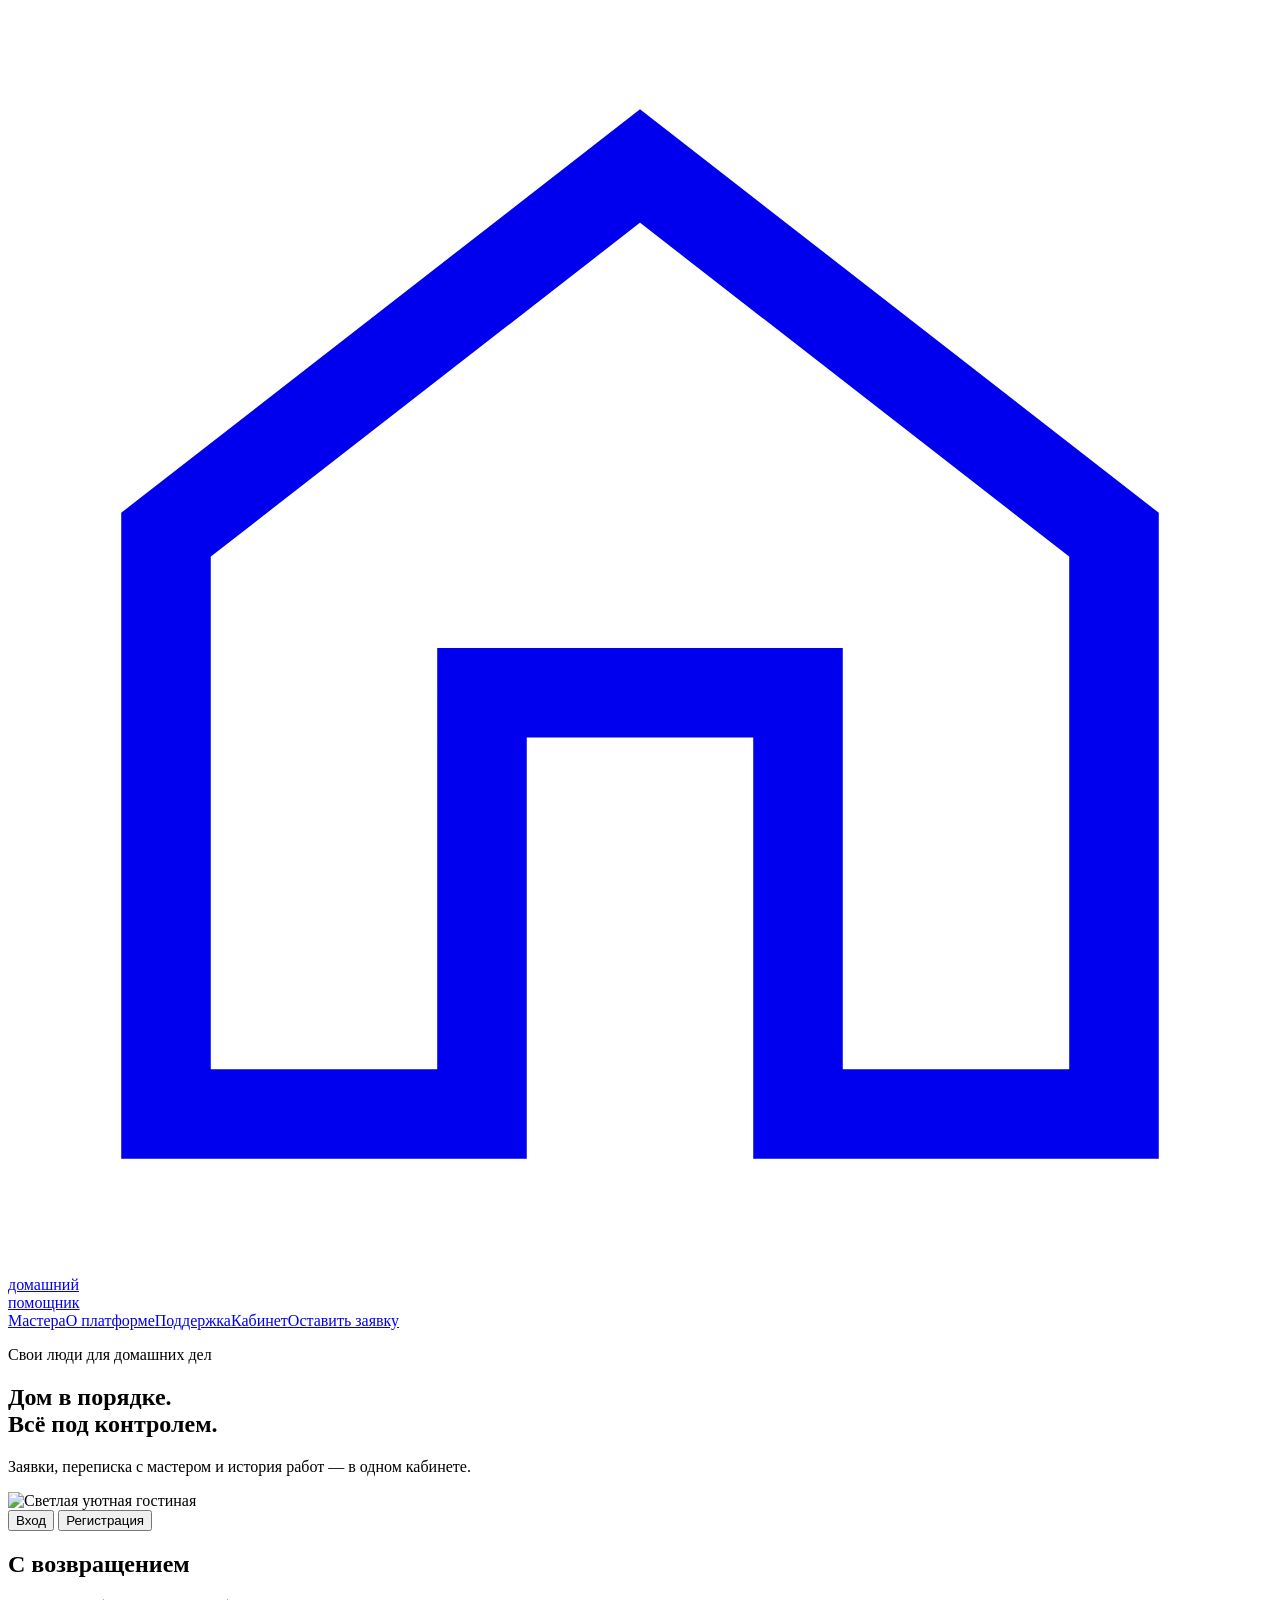
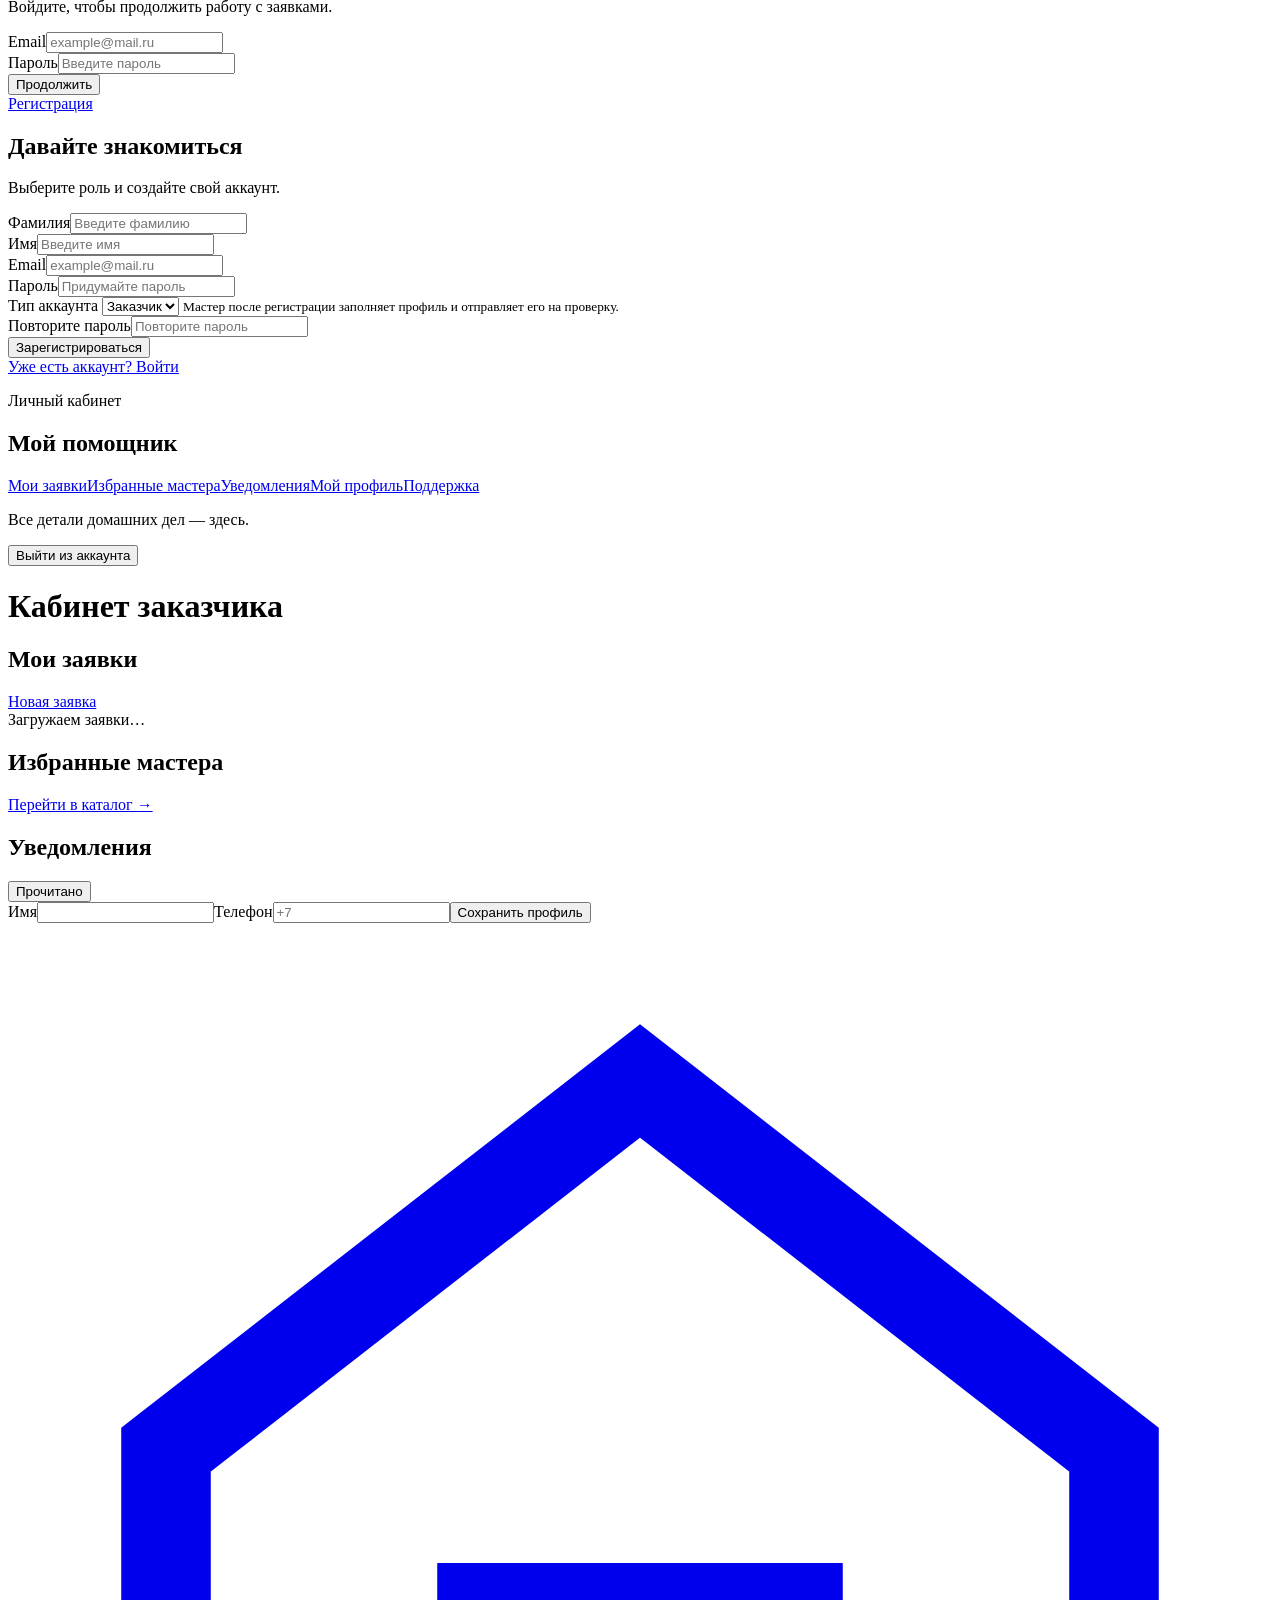
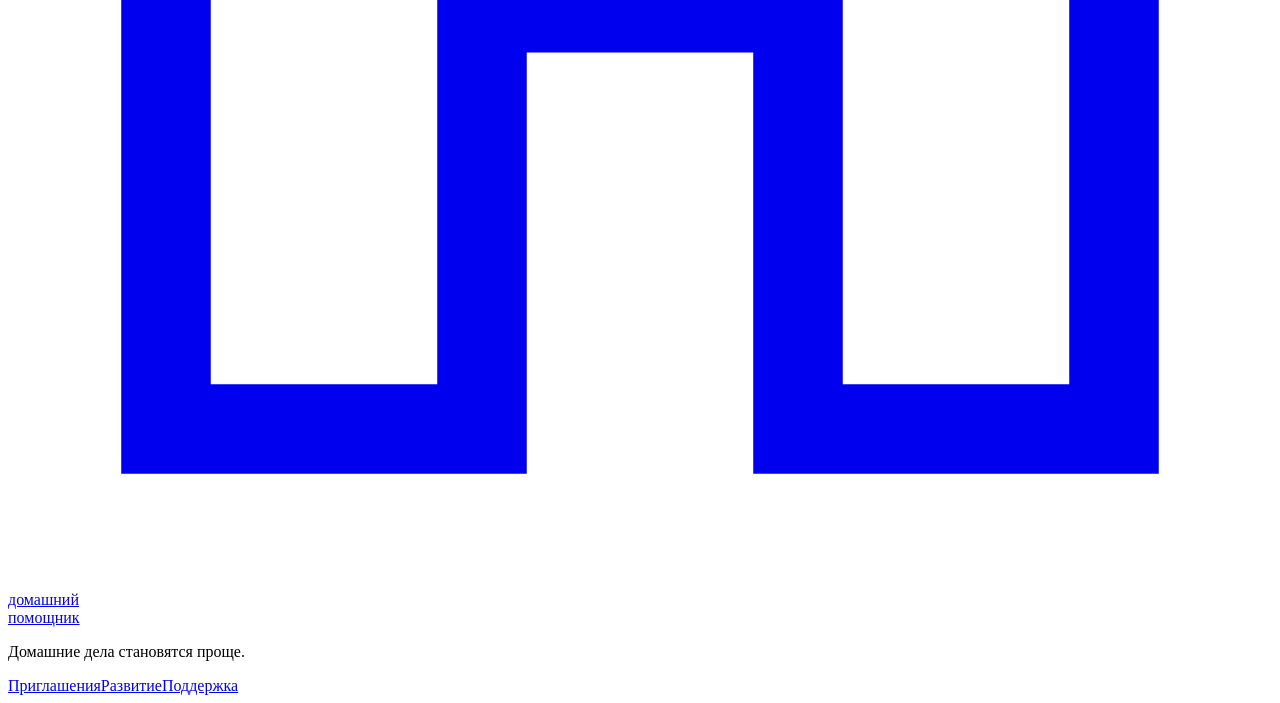
==== Code/account.html @ a8562e96 "feat: add customer, master and admin pages" ====
<!DOCTYPE html>
<html lang="ru">
<head>
    <meta charset="UTF-8">
    <meta name="viewport" content="width=device-width, initial-scale=1.0">
    <title>Вход в личный кабинет - Домашний помощник</title>
    <link rel="stylesheet" href="https://cdnjs.cloudflare.com/ajax/libs/font-awesome/6.0.0-beta3/css/all.min.css">
    <link rel="stylesheet" href="assets/css/account.css">
    <link rel="stylesheet" href="assets/css/modern-pages.css">
    <link rel="stylesheet" href="assets/css/desktop-pages.css?v=20260930-1">
    <link rel="stylesheet" href="assets/css/mobile-pages.css?v=20260930-1">
    <script defer src="assets/js/mobile-pages.js?v=20260930-1"></script>
</head>
<body class="page page-account">
    <!-- Шапка -->
    <header class="dp-header"><div class="dp-header-inner"><a class="dp-brand" href="/" aria-label="Домашний помощник — главная"><svg viewBox="0 0 24 24" fill="none" stroke="currentColor" stroke-width="1.7" aria-hidden="true"><path d="m3 10 9-7 9 7v11h-6v-8H9v8H3Z"/></svg><span>домашний<br>помощник</span></a><nav class="dp-nav" aria-label="Основная навигация"><a href="/masters">Мастера</a><a href="/about">О платформе</a><a href="/support">Поддержка</a><a href="/account" aria-current="page">Кабинет</a><a class="dp-button" href="/application">Оставить заявку</a></nav></div></header>

    <!-- Выдвижное меню -->
    

    <!-- Контент страницы авторизации -->
    <div class="auth-container" id="authContainer">
        <aside class="dp-auth-visual"><div><p class="dp-eyebrow">Свои люди для домашних дел</p><h2>Дом в порядке.<br>Всё под контролем.</h2><p>Заявки, переписка с мастером и история работ — в одном кабинете.</p></div><img src="assets/images/home/service-home-v1.webp" alt="Светлая уютная гостиная" width="440" height="300"></aside><div class="dp-auth-form"><div class="auth-tabs" id="authTabs">
            <button type="button" class="auth-tab active" data-tab="login">Вход</button>
            <button type="button" class="auth-tab" data-tab="register">Регистрация</button>
        </div>

        <!-- Форма входа -->
        <form class="auth-form active" id="loginForm"><h2>С возвращением</h2><p>Войдите, чтобы продолжить работу с заявками.</p>
            <div class="form-group">
                <label class="form-label" for="auth-field-1">Email</label><input id="auth-field-1" autocomplete="email" type="email" class="form-input" name="email" placeholder="example@mail.ru" required>
                <div class="form-error" id="loginEmailError"></div>
            </div>
            
            <div class="form-group">
                <label class="form-label" for="auth-field-2">Пароль</label><input id="auth-field-2" autocomplete="current-password" type="password" class="form-input" name="password" placeholder="Введите пароль" required>
                <div class="form-error" id="loginPasswordError"></div>
            </div>
            
            <button type="submit" class="submit-btn">Продолжить</button>
            
            <div class="auth-links">
                <a href="#" class="auth-link switch-tab" data-tab="register">Регистрация</a>
            </div>
        </form>

        <!-- Форма регистрации -->
        <form class="auth-form" id="registerForm"><h2>Давайте знакомиться</h2><p>Выберите роль и создайте свой аккаунт.</p>
            <div class="form-group">
                <label class="form-label" for="auth-field-3">Фамилия</label><input id="auth-field-3" autocomplete="family-name" type="text" class="form-input" name="lastName" placeholder="Введите фамилию" required>
                <div class="form-error" id="lastNameError"></div>
            </div>
            
            <div class="form-group">
                <label class="form-label" for="auth-field-4">Имя</label><input id="auth-field-4" autocomplete="given-name" type="text" class="form-input" name="firstName" placeholder="Введите имя" required>
                <div class="form-error" id="firstNameError"></div>
            </div>
            
            
            
            <div class="form-group">
                <label class="form-label" for="auth-field-5">Email</label><input id="auth-field-5" autocomplete="email" type="email" class="form-input" name="email" placeholder="example@mail.ru" required>
                <div class="form-error" id="emailError"></div>
            </div>
            
            
            
            <div class="form-group">
                <label class="form-label" for="auth-field-6">Пароль</label><input id="auth-field-6" autocomplete="new-password" type="password" class="form-input" name="password" placeholder="Придумайте пароль" required>
                <div class="form-error" id="passwordError"></div>
            </div>

            <div class="form-group">
                <label class="form-label" for="accountRole">Тип аккаунта</label>
                <select class="form-input" id="accountRole" name="role">
                    <option value="customer">Заказчик</option>
                    <option value="master">Мастер</option>
                </select>
                <small class="form-hint">Мастер после регистрации заполняет профиль и отправляет его на проверку.</small>
            </div>
            
            <div class="form-group">
                <label class="form-label" for="auth-field-7">Повторите пароль</label><input id="auth-field-7" autocomplete="new-password" type="password" class="form-input" name="confirmPassword" placeholder="Повторите пароль" required>
                <div class="form-error" id="confirmPasswordError"></div>
            </div>
            
            <button type="submit" class="submit-btn">Зарегистрироваться</button>
            
            <div class="auth-links">
                <a href="#" class="auth-link switch-tab" data-tab="login">Уже есть аккаунт? Войти</a>
            </div>
        </form>
    </div>

    </div>
<main class="cabinet-container" id="cabinetContainer"><div class="dp-workspace">
<aside class="dp-sidebar"><p class="dp-eyebrow">Личный кабинет</p><h2>Мой помощник</h2><nav aria-label="Разделы кабинета"><a href="#customer-orders">Мои заявки</a><a href="#customer-favorites">Избранные мастера</a><a href="#customer-notifications">Уведомления</a><a href="#customer-profile">Мой профиль</a><a href="/support">Поддержка</a></nav><p class="dp-caption">Все детали домашних дел — здесь.</p><button class="logout-btn" id="logoutBtn" type="button">Выйти из аккаунта</button></aside>
<div class="dp-content"><h1>Кабинет заказчика</h1>
<section class="dp-inline-section" id="customer-orders"><div class="dp-section-heading"><h2>Мои заявки</h2><a class="dp-button" href="/application">Новая заявка</a></div><div class="orders-list" id="ordersList" aria-live="polite">Загружаем заявки…</div></section>
<section class="dp-inline-section" id="customer-favorites"><h2>Избранные мастера</h2><div id="favoritesList"></div><a href="/masters">Перейти в каталог →</a></section>
<section class="dp-inline-section" id="customer-notifications"><div class="dp-section-heading"><h2>Уведомления</h2><button type="button" class="dp-button secondary" id="markNotificationsRead">Прочитано</button></div><div id="notificationsList"></div></section>
<section class="cabinet-welcome" id="customer-profile"><div class="user-avatar" aria-hidden="true"><div id="avatarContainer"></div></div><div class="user-info"><div class="user-details" id="userInfo"></div><form id="profileForm" class="profile-form"><label class="form-label" for="profileName">Имя</label><input id="profileName" name="name" class="form-input" required minlength="2" maxlength="90" autocomplete="name"><label class="form-label" for="profilePhone">Телефон</label><input id="profilePhone" name="phone" type="tel" class="form-input" maxlength="25" autocomplete="tel" placeholder="+7"><button class="submit-btn" type="submit">Сохранить профиль</button></form></div></section>
</div></div></main>
    <script src="assets/js/account-safe.js?v=20260929-functional"></script>
<footer class="dp-footer"><a class="dp-brand" href="/" aria-label="Домашний помощник — главная"><svg viewBox="0 0 24 24" fill="none" stroke="currentColor" stroke-width="1.7" aria-hidden="true"><path d="m3 10 9-7 9 7v11h-6v-8H9v8H3Z"/></svg><span>домашний<br>помощник</span></a><p>Домашние дела становятся проще.</p><nav aria-label="Дополнительная навигация"><a href="/referral">Приглашения</a><a href="/roadmap">Развитие</a><a href="/support">Поддержка</a></nav></footer>
</body>
</html>
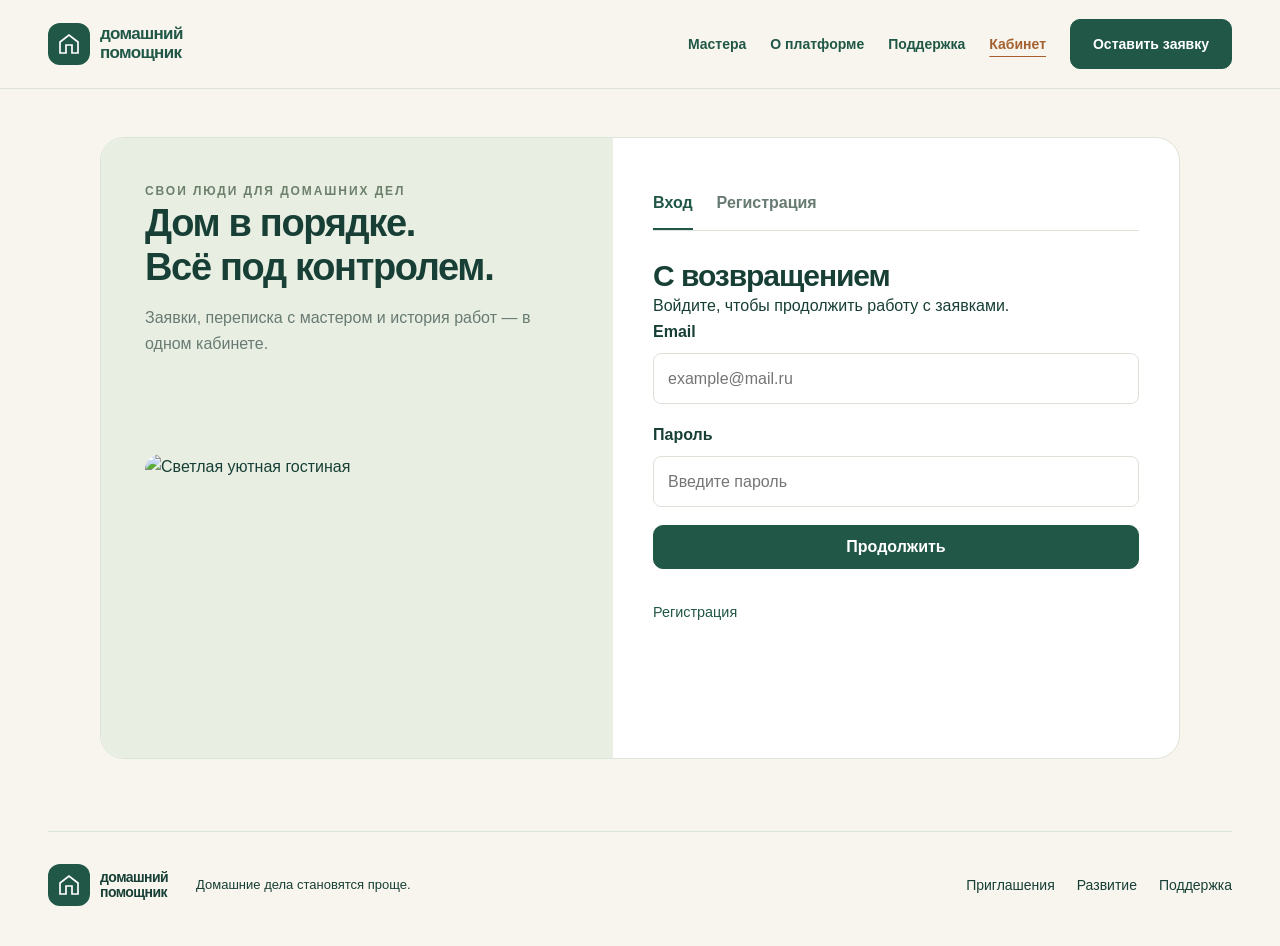
==== commit 210d269d: "feat: add responsive styles and browser interactions" ====
--- a/Code/account.html
+++ b/Code/account.html
@@ -16,7 +16,7 @@
     <header class="dp-header"><div class="dp-header-inner"><a class="dp-brand" href="/" aria-label="Домашний помощник — главная"><svg viewBox="0 0 24 24" fill="none" stroke="currentColor" stroke-width="1.7" aria-hidden="true"><path d="m3 10 9-7 9 7v11h-6v-8H9v8H3Z"/></svg><span>домашний<br>помощник</span></a><nav class="dp-nav" aria-label="Основная навигация"><a href="/masters">Мастера</a><a href="/about">О платформе</a><a href="/support">Поддержка</a><a href="/account" aria-current="page">Кабинет</a><a class="dp-button" href="/application">Оставить заявку</a></nav></div></header>
 
     <!-- Выдвижное меню -->
-    
+
 
     <!-- Контент страницы авторизации -->
     <div class="auth-container" id="authContainer">
@@ -31,14 +31,14 @@
                 <label class="form-label" for="auth-field-1">Email</label><input id="auth-field-1" autocomplete="email" type="email" class="form-input" name="email" placeholder="example@mail.ru" required>
                 <div class="form-error" id="loginEmailError"></div>
             </div>
-            
+
             <div class="form-group">
                 <label class="form-label" for="auth-field-2">Пароль</label><input id="auth-field-2" autocomplete="current-password" type="password" class="form-input" name="password" placeholder="Введите пароль" required>
                 <div class="form-error" id="loginPasswordError"></div>
             </div>
-            
+
             <button type="submit" class="submit-btn">Продолжить</button>
-            
+
             <div class="auth-links">
                 <a href="#" class="auth-link switch-tab" data-tab="register">Регистрация</a>
             </div>
@@ -50,21 +50,21 @@
                 <label class="form-label" for="auth-field-3">Фамилия</label><input id="auth-field-3" autocomplete="family-name" type="text" class="form-input" name="lastName" placeholder="Введите фамилию" required>
                 <div class="form-error" id="lastNameError"></div>
             </div>
-            
+
             <div class="form-group">
                 <label class="form-label" for="auth-field-4">Имя</label><input id="auth-field-4" autocomplete="given-name" type="text" class="form-input" name="firstName" placeholder="Введите имя" required>
                 <div class="form-error" id="firstNameError"></div>
             </div>
-            
-            
-            
+
+
+
             <div class="form-group">
                 <label class="form-label" for="auth-field-5">Email</label><input id="auth-field-5" autocomplete="email" type="email" class="form-input" name="email" placeholder="example@mail.ru" required>
                 <div class="form-error" id="emailError"></div>
             </div>
-            
-            
-            
+
+
+
             <div class="form-group">
                 <label class="form-label" for="auth-field-6">Пароль</label><input id="auth-field-6" autocomplete="new-password" type="password" class="form-input" name="password" placeholder="Придумайте пароль" required>
                 <div class="form-error" id="passwordError"></div>
@@ -78,14 +78,14 @@
                 </select>
                 <small class="form-hint">Мастер после регистрации заполняет профиль и отправляет его на проверку.</small>
             </div>
-            
+
             <div class="form-group">
                 <label class="form-label" for="auth-field-7">Повторите пароль</label><input id="auth-field-7" autocomplete="new-password" type="password" class="form-input" name="confirmPassword" placeholder="Повторите пароль" required>
                 <div class="form-error" id="confirmPasswordError"></div>
             </div>
-            
+
             <button type="submit" class="submit-btn">Зарегистрироваться</button>
-            
+
             <div class="auth-links">
                 <a href="#" class="auth-link switch-tab" data-tab="login">Уже есть аккаунт? Войти</a>
             </div>
--- a/Code/assets/css/account.css
+++ b/Code/assets/css/account.css
@@ -0,0 +1,984 @@
+/* СТИЛИ ОСТАВЛЕНЫ БЕЗ ИЗМЕНЕНИЙ */
+ .form-hint { display:block; margin-top:.35rem; color:#5e7065; font-size:.82rem; }
+ .account-role { color:var(--primary-color); font-weight:600; }
+ .avatar-initial { display:grid; place-items:center; width:78px; height:78px; border-radius:50%; background:linear-gradient(135deg,var(--primary-color),var(--primary-light)); color:#fff; font-size:2rem; font-weight:700; }
+ .request-card { border:1px solid #dce2d8; border-radius:12px; padding:1rem; margin-bottom:.75rem; background:#fff; }
+ .request-card__head { display:flex; justify-content:space-between; gap:.75rem; align-items:center; margin-bottom:.5rem; }
+ .request-meta { color:#716b7d; font-size:.88rem; }
+ .status { border-radius:999px; padding:.2rem .55rem; font-size:.75rem; background:#eee; white-space:nowrap; }
+ .status-completed { background:#d9f5df; color:#17652a; } .status-cancelled,.status-rejected { background:#ffe0e0; color:#8b2222; }
+ .status-pending,.status-assigned { background:#fff0c7; color:#805e00; } .status-accepted,.status-in_progress,.status-awaiting_confirmation { background:#e3efe5; color:#12392e; }
+ .request-actions { display:flex; gap:.5rem; margin-top:.8rem; }
+ .empty-state { color:#5e7065; text-align:center; padding:1.5rem; }
+ @media (max-width:520px) { .header-title { font-size:1.35rem; } .auth-container { margin:1rem; padding:1.1rem; } .auth-buttons { gap:4px; } .auth-btn { padding:8px 10px; font-size:.78rem; } .cabinet-container { margin:1rem; } .request-card__head { align-items:flex-start; flex-direction:column; } .popup { width:calc(100vw - 2rem); max-height:calc(100dvh - 2rem); } }
+        :root {
+            --primary-color: #205747;
+            --primary-light: #397b60;
+            --primary-dark: #12392e;
+            --text-color: #333;
+            --light-gray: #f5f5f5;
+            --white: #ffffff;
+        }
+
+        * {
+            margin: 0;
+            padding: 0;
+            box-sizing: border-box;
+            font-family: 'Segoe UI', Tahoma, Geneva, Verdana, sans-serif;
+        }
+
+        body {
+            color: var(--text-color);
+            line-height: 1.6;
+            background-color: var(--light-gray);
+            transition: all 0.3s ease;
+        }
+
+        body.menu-open {
+            overflow: hidden;
+        }
+
+        /* Шапка */
+        header {
+            background: linear-gradient(135deg, var(--primary-color), var(--primary-light));
+            color: var(--white);
+            padding: 1.5rem 0 2rem;
+            box-shadow: 0 4px 12px rgba(0, 0, 0, 0.1);
+            text-align: center;
+            position: relative;
+        }
+
+        .header-container {
+            max-width: 1200px;
+            margin: 0 auto;
+            padding: 0 20px;
+            display: flex;
+            justify-content: space-between;
+            align-items: center;
+            position: relative;
+        }
+
+        .header-title {
+            font-size: 2.5rem;
+            margin: 0 auto;
+            position: absolute;
+            left: 50%;
+            transform: translateX(-50%);
+            width: max-content;
+        }
+
+        .header-bottom {
+            margin-top: 1.5rem;
+        }
+
+        /* Кнопка меню */
+        .menu-btn {
+            background: none;
+            border: none;
+            color: var(--white);
+            font-size: 1.5rem;
+            cursor: pointer;
+            padding: 8px;
+            z-index: 1;
+            transition: transform 0.3s ease;
+        }
+
+        .menu-btn:hover {
+            transform: scale(1.1);
+        }
+
+        /* Кнопки авторизации */
+        .auth-buttons {
+            display: flex;
+            gap: 12px;
+            z-index: 1;
+        }
+
+        .auth-btn {
+            padding: 10px 20px;
+            border-radius: 50px;
+            text-decoration: none;
+            font-weight: bold;
+            font-size: 0.9rem;
+            transition: all 0.3s ease;
+        }
+
+        .login-btn {
+            background: transparent;
+            color: var(--white);
+            border: 2px solid var(--white);
+        }
+
+        .login-btn:hover {
+            background: rgba(255, 255, 255, 0.1);
+        }
+
+        .register-btn {
+            background: var(--white);
+            color: var(--primary-color);
+            border: 2px solid var(--white);
+        }
+
+        .register-btn:hover {
+            background: rgba(255, 255, 255, 0.9);
+        }
+
+        /* Выдвижное меню */
+        .mobile-menu {
+            position: fixed;
+            top: 0;
+            left: -300px;
+            width: 280px;
+            height: 100%;
+            background-color: var(--white);
+            box-shadow: 2px 0 10px rgba(0, 0, 0, 0.1);
+            z-index: 1000;
+            transition: left 0.3s ease;
+            overflow-y: auto;
+        }
+
+        .mobile-menu.open {
+            left: 0;
+        }
+
+        .menu-header {
+            background: linear-gradient(135deg, var(--primary-color), var(--primary-light));
+            color: var(--white);
+            padding: 1.5rem;
+            display: flex;
+            justify-content: space-between;
+            align-items: center;
+        }
+
+        .close-menu {
+            background: none;
+            border: none;
+            color: var(--white);
+            font-size: 1.5rem;
+            cursor: pointer;
+        }
+
+        .menu-items {
+            padding: 1rem 0;
+        }
+
+        .menu-item {
+            display: block;
+            padding: 12px 20px;
+            color: var(--text-color);
+            text-decoration: none;
+            transition: all 0.2s ease;
+            border-left: 4px solid transparent;
+        }
+
+        .menu-item:hover {
+            background-color: rgba(32,87,71, 0.05);
+            border-left: 4px solid var(--primary-color);
+            color: var(--primary-color);
+        }
+
+        .menu-icon {
+            width: 24px;
+            margin-right: 10px;
+            text-align: center;
+        }
+
+        .menu-overlay {
+            position: fixed;
+            top: 0;
+            left: 0;
+            right: 0;
+            bottom: 0;
+            background-color: rgba(0, 0, 0, 0.5);
+            z-index: 999;
+            opacity: 0;
+            visibility: hidden;
+            transition: all 0.3s ease;
+        }
+
+        .menu-overlay.open {
+            opacity: 1;
+            visibility: visible;
+        }
+
+        /* Контент страницы */
+        .auth-container {
+            max-width: 500px;
+            margin: 3rem auto;
+            padding: 2rem;
+            background: var(--white);
+            border-radius: 12px;
+            box-shadow: 0 5px 15px rgba(0, 0, 0, 0.1);
+        }
+
+        .auth-tabs {
+            display: flex;
+            margin-bottom: 2rem;
+            border-bottom: 2px solid var(--light-gray);
+            display: none; /* Скрываем табы если пользователь авторизован */
+        }
+
+        .auth-tab {
+            flex: 1;
+            padding: 1rem;
+            text-align: center;
+            cursor: pointer;
+            transition: all 0.3s ease;
+            border-bottom: 3px solid transparent;
+        }
+
+        .auth-tab.active {
+            color: var(--primary-color);
+            border-bottom-color: var(--primary-color);
+            font-weight: bold;
+        }
+
+        .auth-form {
+            display: none;
+        }
+
+        .auth-form.active {
+            display: block;
+        }
+
+        .form-group {
+            margin-bottom: 1.5rem;
+        }
+
+        .form-label {
+            display: block;
+            margin-bottom: 0.5rem;
+            font-weight: 500;
+            color: var(--text-color);
+        }
+
+        .form-input {
+            width: 100%;
+            padding: 12px 15px;
+            border: 2px solid #ddd;
+            border-radius: 8px;
+            font-size: 1rem;
+            transition: border-color 0.3s ease;
+        }
+
+        .form-input:focus {
+            outline: none;
+            border-color: var(--primary-color);
+        }
+
+        .optional {
+            color: #888;
+            font-size: 0.9rem;
+        }
+
+        .submit-btn {
+            width: 100%;
+            padding: 14px;
+            background: linear-gradient(135deg, var(--primary-color), var(--primary-light));
+            color: var(--white);
+            border: none;
+            border-radius: 8px;
+            font-size: 1.1rem;
+            font-weight: bold;
+            cursor: pointer;
+            transition: all 0.3s ease;
+            margin-bottom: 1rem;
+        }
+
+        .submit-btn:hover {
+            transform: translateY(-2px);
+            box-shadow: 0 4px 12px rgba(32,87,71, 0.3);
+        }
+
+        .auth-links {
+            display: flex;
+            justify-content: space-between;
+            margin-top: 1rem;
+        }
+
+        .auth-link {
+            color: var(--primary-color);
+            text-decoration: none;
+            font-size: 0.9rem;
+            transition: color 0.3s ease;
+        }
+
+        .auth-link:hover {
+            color: var(--primary-dark);
+            text-decoration: underline;
+        }
+
+        .remember-me {
+            display: flex;
+            align-items: center;
+            margin-bottom: 1rem;
+        }
+
+        .remember-me input {
+            margin-right: 10px;
+        }
+
+        /* Стили для личного кабинета */
+        .cabinet-container {
+            max-width: 1000px;
+            margin: 2rem auto;
+            padding: 0 20px;
+            display: none; /* Скрыто по умолчанию */
+        }
+
+        .cabinet-welcome {
+            background: var(--white);
+            padding: 2rem;
+            border-radius: 12px;
+            box-shadow: 0 5px 15px rgba(0, 0, 0, 0.1);
+            margin-bottom: 2rem;
+            display: flex;
+            align-items: flex-start;
+            gap: 2rem;
+        }
+
+        .user-avatar {
+            text-align: center;
+            flex-shrink: 0;
+        }
+
+        .avatar-image {
+            width: 120px;
+            height: 120px;
+            border-radius: 50%;
+            object-fit: cover;
+            border: 4px solid var(--primary-light);
+            margin-bottom: 1rem;
+        }
+
+        .avatar-placeholder {
+            width: 120px;
+            height: 120px;
+            border-radius: 50%;
+            background: linear-gradient(135deg, var(--primary-light), var(--primary-color));
+            display: flex;
+            align-items: center;
+            justify-content: center;
+            color: var(--white);
+            font-size: 3rem;
+            font-weight: bold;
+            margin-bottom: 1rem;
+            border: 4px solid var(--primary-light);
+        }
+
+        .avatar-upload {
+            position: relative;
+            display: inline-block;
+        }
+
+        .avatar-upload-input {
+            position: absolute;
+            left: 0;
+            top: 0;
+            width: 100%;
+            height: 100%;
+            opacity: 0;
+            cursor: pointer;
+        }
+
+        .avatar-upload-btn {
+            background: linear-gradient(135deg, var(--primary-color), var(--primary-light));
+            color: var(--white);
+            border: none;
+            padding: 8px 16px;
+            border-radius: 20px;
+            cursor: pointer;
+            font-size: 0.9rem;
+            transition: all 0.3s ease;
+        }
+
+        .avatar-upload-btn:hover {
+            transform: translateY(-2px);
+            box-shadow: 0 4px 12px rgba(32,87,71, 0.3);
+        }
+
+        .user-info {
+            flex: 1;
+        }
+
+        .user-info h2 {
+            color: var(--primary-color);
+            margin-bottom: 1.5rem;
+            font-size: 1.8rem;
+        }
+
+        .user-details {
+            font-size: 1.1rem;
+            line-height: 1.8;
+        }
+
+        .user-details p {
+            margin-bottom: 0.5rem;
+        }
+
+        .user-details strong {
+            color: var(--primary-dark);
+        }
+
+        .logout-btn {
+            background: linear-gradient(135deg, var(--primary-color), var(--primary-light));
+            color: var(--white);
+            border: none;
+            padding: 10px 20px;
+            border-radius: 50px;
+            cursor: pointer;
+            font-weight: bold;
+            transition: all 0.3s ease;
+            margin-top: 1rem;
+        }
+
+        .logout-btn:hover {
+            transform: translateY(-2px);
+            box-shadow: 0 4px 12px rgba(32,87,71, 0.3);
+        }
+
+        /* Уведомления */
+        .notification {
+            position: fixed;
+            top: 20px;
+            right: 20px;
+            padding: 15px 20px;
+            border-radius: 8px;
+            color: white;
+            font-weight: 500;
+            z-index: 1001;
+            transform: translateX(100%);
+            transition: transform 0.3s ease;
+        }
+
+        .notification.success {
+            background-color: #4CAF50;
+        }
+
+        .notification.error {
+            background-color: #f44336;
+        }
+
+        .notification.show {
+            transform: translateX(0);
+        }
+
+        .form-error {
+            color: #f44336;
+            font-size: 0.9rem;
+            margin-top: 5px;
+            display: none;
+        }
+
+        .cabinet-sections {
+        display: grid;
+        grid-template-columns: repeat(2, 1fr);
+        gap: 1.5rem;
+        margin-top: 2rem;
+        }
+
+        .cabinet-section {
+            background: var(--white);
+            padding: 1.5rem;
+            border-radius: 12px;
+            box-shadow: 0 5px 15px rgba(0, 0, 0, 0.1);
+            cursor: pointer;
+            transition: all 0.3s ease;
+            border: 2px solid transparent;
+        }
+
+        .cabinet-section:hover {
+            transform: translateY(-3px);
+            box-shadow: 0 8px 20px rgba(0, 0, 0, 0.15);
+            border-color: var(--primary-light);
+        }
+
+        .cabinet-section h3 {
+            color: var(--primary-color);
+            margin-bottom: 1rem;
+            border-bottom: 2px solid var(--light-gray);
+            padding-bottom: 0.5rem;
+            display: flex;
+            align-items: center;
+            gap: 10px;
+        }
+
+        .cabinet-section p {
+            color: #666;
+            line-height: 1.5;
+        }
+
+        /* Специфичные стили для разделов */
+        .balance-section {
+            background: linear-gradient(135deg, #397b60 0%, #205747 100%);
+            color: white;
+        }
+
+        .balance-section h3,
+        .balance-section p {
+            color: white;
+            border-bottom-color: rgba(255, 255, 255, 0.3);
+        }
+
+        .bonus-section {
+            background: linear-gradient(135deg, #567d48 0%, #205747 100%);
+            color: white;
+        }
+
+        .bonus-section h3,
+        .bonus-section p {
+            color: white;
+            border-bottom-color: rgba(255, 255, 255, 0.3);
+        }
+
+        .referral-section {
+            background: linear-gradient(135deg, #1d5f63 0%, #205747 100%);
+            color: white;
+        }
+
+        .referral-section h3,
+        .referral-section p {
+            color: white;
+            border-bottom-color: rgba(255, 255, 255, 0.3);
+        }
+
+        .balance-actions {
+            display: flex;
+            gap: 10px;
+            margin-top: 1rem;
+        }
+
+        .balance-btn {
+            flex: 1;
+            padding: 8px 16px;
+            border: none;
+            border-radius: 6px;
+            cursor: pointer;
+            font-weight: bold;
+            transition: all 0.3s ease;
+        }
+
+        .deposit-btn {
+            background: var(--white);
+            color: var(--primary-color);
+        }
+
+        .withdraw-btn {
+            background: rgba(255, 255, 255, 0.2);
+            color: var(--white);
+            border: 1px solid var(--white);
+        }
+
+        .balance-btn:hover {
+            transform: translateY(-2px);
+        }
+
+        /* Попапы */
+        .popup-overlay {
+            position: fixed;
+            top: 0;
+            left: 0;
+            right: 0;
+            bottom: 0;
+            background: rgba(0, 0, 0, 0.7);
+            display: flex;
+            align-items: center;
+            justify-content: center;
+            z-index: 1000;
+            opacity: 0;
+            visibility: hidden;
+            transition: all 0.3s ease;
+        }
+
+        .popup-overlay.active {
+            opacity: 1;
+            visibility: visible;
+        }
+
+        .popup {
+            background: var(--white);
+            border-radius: 15px;
+            padding: 2rem;
+            max-width: 500px;
+            width: 90%;
+            max-height: 80vh;
+            overflow-y: auto;
+            transform: scale(0.9);
+            transition: transform 0.3s ease;
+        }
+
+        .popup-overlay.active .popup {
+            transform: scale(1);
+        }
+
+        .popup-header {
+            display: flex;
+            justify-content: space-between;
+            align-items: center;
+            margin-bottom: 1.5rem;
+            padding-bottom: 1rem;
+            border-bottom: 2px solid var(--light-gray);
+        }
+
+        .popup-title {
+            color: var(--primary-color);
+            font-size: 1.5rem;
+            margin: 0;
+        }
+
+        .close-popup {
+            background: none;
+            border: none;
+            font-size: 1.5rem;
+            cursor: pointer;
+            color: #999;
+            transition: color 0.3s ease;
+        }
+
+        .close-popup:hover {
+            color: var(--primary-color);
+        }
+
+        /* Стили для истории заказов */
+        .orders-list {
+            max-height: 300px;
+            overflow-y: auto;
+        }
+
+        .order-item {
+            padding: 1rem;
+            border: 1px solid var(--light-gray);
+            border-radius: 8px;
+            margin-bottom: 1rem;
+            background: #fafafa;
+        }
+
+        .order-item:last-child {
+            margin-bottom: 0;
+        }
+
+        .order-date {
+            color: #666;
+            font-size: 0.9rem;
+            margin-bottom: 0.5rem;
+        }
+
+        .order-service {
+            font-weight: bold;
+            color: var(--primary-color);
+            margin-bottom: 0.5rem;
+        }
+
+        .order-price {
+            color: #4CAF50;
+            font-weight: bold;
+        }
+
+        /* Стили для бонусной системы */
+        .levels-list {
+        margin-top: 1.5rem;
+        }
+
+        .level-item {
+            padding: 1rem;
+            margin-bottom: 1rem;
+            border-radius: 8px;
+            border-left: 4px solid;
+        }
+
+        .level-bronze {
+            border-left-color: #cd7f32;
+            background: linear-gradient(135deg, #f8e5d6 0%, #e9c9a9 100%);
+        }
+
+        .level-silver {
+            border-left-color: #c0c0c0;
+            background: linear-gradient(135deg, #f2f2f2 0%, #e6e6e6 100%);
+        }
+
+        .level-gold {
+            border-left-color: #ffd700;
+            background: linear-gradient(135deg, #fff9db 0%, #ffe8a1 100%);
+        }
+
+        .level-platinum {
+            border-left-color: #e5e4e2;
+            background: linear-gradient(135deg, #f8f9fa 0%, #e9ecef 100%);
+        }
+
+        .level-diamond {
+            border-left-color: #b9f2ff;
+            background: linear-gradient(135deg, #e3f2fd 0%, #bbdefb 100%);
+        }
+
+        .level-name {
+            font-weight: bold;
+            margin-bottom: 0.5rem;
+            color: #333;
+        }
+
+        .level-description {
+            color: #666;
+            font-size: 0.9rem;
+        }
+
+        .cashback-info {
+            margin-top: 1.5rem;
+            padding: 1rem;
+            background: #e8f5e8;
+            border-radius: 8px;
+            border-left: 4px solid #4CAF50;
+        }
+
+        .cashback-title {
+            font-weight: bold;
+            color: #2e7d32;
+            margin-bottom: 0.5rem;
+        }
+
+        /* Стили для реферальной системы */
+        .referral-stats {
+            display: grid;
+            grid-template-columns: repeat(2, 1fr);
+            gap: 1rem;
+            margin-bottom: 1.5rem;
+        }
+
+        .referral-stat {
+            background: var(--light-gray);
+            padding: 1rem;
+            border-radius: 8px;
+            text-align: center;
+        }
+
+        .stat-number {
+            font-size: 1.5rem;
+            font-weight: bold;
+            color: var(--primary-color);
+            margin-bottom: 0.5rem;
+        }
+
+        .stat-label {
+            color: #666;
+            font-size: 0.9rem;
+        }
+
+        .referral-link-container {
+            display: flex;
+            gap: 1rem;
+            margin-bottom: 1rem;
+        }
+
+        .referral-input {
+            flex: 1;
+            padding: 12px 15px;
+            border: 2px solid #ddd;
+            border-radius: 8px;
+            font-size: 1rem;
+            background: #f9f9f9;
+        }
+
+        .copy-btn {
+            padding: 12px 24px;
+            background: var(--primary-color);
+            color: var(--white);
+            border: none;
+            border-radius: 8px;
+            cursor: pointer;
+            font-weight: bold;
+            transition: all 0.3s ease;
+        }
+
+        .copy-btn:hover {
+            background: var(--primary-dark);
+        }
+
+        .share-buttons {
+            display: flex;
+            gap: 1rem;
+            flex-wrap: wrap;
+        }
+
+        .share-btn {
+            padding: 10px 20px;
+            border: none;
+            border-radius: 6px;
+            cursor: pointer;
+            font-weight: 500;
+            transition: all 0.3s ease;
+            display: flex;
+            align-items: center;
+            gap: 0.5rem;
+        }
+
+        .share-whatsapp {
+            background: #25D366;
+            color: white;
+        }
+
+        .share-telegram {
+            background: #0088cc;
+            color: white;
+        }
+
+        .share-vk {
+            background: #4a76a8;
+            color: white;
+        }
+
+        .share-btn:hover {
+            transform: translateY(-2px);
+        }
+
+        /* Стили для уведомлений о платежах */
+        .payment-notification {
+            background: linear-gradient(135deg, #4CAF50, #45a049);
+            color: white;
+            padding: 15px;
+            border-radius: 8px;
+            margin: 10px 0;
+            text-align: center;
+        }
+
+        .payment-error {
+            background: linear-gradient(135deg, #f44336, #d32f2f);
+        }
+
+        .loading-spinner {
+            border: 4px solid #f3f3f3;
+            border-top: 4px solid var(--primary-color);
+            border-radius: 50%;
+            width: 40px;
+            height: 40px;
+            animation: spin 2s linear infinite;
+            margin: 20px auto;
+        }
+
+        @keyframes spin {
+            0% { transform: rotate(0deg); }
+            100% { transform: rotate(360deg); }
+        }
+
+        @media (max-width: 768px) {
+            /* Исправление заголовка - уменьшаем и правильно позиционируем */
+            .header-title {
+                font-size: 1.5rem !important; /* Уменьшаем размер */
+                position: static !important;
+                transform: none !important;
+                margin: 0.5rem 0 !important;
+                order: 2;
+                width: 100%;
+                text-align: center;
+                padding: 0 50px; /* Добавляем отступы по бокам */
+            }
+
+            /* Контейнер шапки */
+            .header-container {
+                flex-wrap: wrap;
+                justify-content: space-between;
+                padding: 0 15px;
+            }
+
+            /* Кнопка меню */
+            .menu-btn {
+                order: 1;
+                flex: 0 0 auto;
+            }
+
+            /* Кнопки авторизации */
+            .auth-buttons {
+                order: 3;
+                margin-left: auto;
+            }
+
+            /* Центрирование аватара и информации пользователя */
+            .cabinet-welcome {
+                flex-direction: column;
+                text-align: center;
+                gap: 1.5rem;
+                padding: 1.5rem;
+            }
+
+            .user-avatar {
+                display: flex;
+                flex-direction: column;
+                align-items: center;
+                width: 100%;
+            }
+
+            .avatar-placeholder, .avatar-image {
+                margin: 0 auto 1rem;
+            }
+
+            /* Информация пользователя - возвращаем под фото */
+            .user-info {
+                text-align: center;
+                width: 100%;
+            }
+
+            .user-info h2 {
+                font-size: 1.4rem;
+                margin-bottom: 1rem;
+                word-break: break-word; /* Перенос длинных имен */
+            }
+
+            .user-details {
+                font-size: 0.95rem;
+                line-height: 1.6;
+            }
+
+            .user-details p {
+                margin-bottom: 0.8rem;
+                word-break: break-word; /* Перенос длинного текста */
+            }
+
+            /* Адаптация сетки разделов */
+            .cabinet-sections {
+                grid-template-columns: 1fr !important;
+                gap: 1rem;
+                margin-top: 1.5rem;
+            }
+
+            /* Уменьшение контейнера */
+            .cabinet-container {
+                padding: 0 15px;
+                margin: 1rem auto;
+            }
+
+            /* Адаптация реферальной статистики */
+            .referral-stats {
+                grid-template-columns: 1fr;
+            }
+
+            .referral-link-container {
+                flex-direction: column;
+            }
+
+            .share-buttons {
+                flex-direction: column;
+            }
+        }
+
+        .page-account #logoutBtn {
+            display: inline-flex;
+            width: auto;
+            min-width: 170px;
+            height: auto;
+            min-height: 44px;
+            padding: 10px 16px;
+            gap: 8px;
+            align-items: center;
+            justify-content: center;
+            border-radius: 10px;
+            white-space: nowrap;
+        }
+
+        .page-account .profile-form {
+            display: grid;
+            gap: 8px;
+            max-width: 620px;
+            margin-top: 22px;
+        }
+
+        .page-account .profile-form .submit-btn { margin-top: 8px; }
+        .page-account .auth-tab { border: 0; cursor: pointer; }
--- a/Code/assets/css/modern-pages.css
+++ b/Code/assets/css/modern-pages.css
@@ -0,0 +1,1081 @@
+:root {
+    --primary-color: #205747;
+    --primary-light: #397b60;
+    --primary-dark: #12392e;
+    --primary-soft: #e9eee3;
+    --primary-border: #cbdccf;
+    --text-color: #173f35;
+    --muted-color: #5e7065;
+    --line-color: #dce2d8;
+    --light-gray: #f7f5ee;
+    --white: #ffffff;
+    --success-color: #19754a;
+    --warning-color: #a85f00;
+    --danger-color: #dc3b46;
+    --info-color: #2f7ee6;
+    --shadow-sm: 0 10px 24px rgba(25,57,45, 0.08);
+    --shadow-md: 0 20px 60px rgba(25,57,45, 0.14);
+    --radius-sm: 8px;
+    --radius-md: 14px;
+    --radius-lg: 24px;
+    --container: 1180px;
+    --font-main: "Inter", "Segoe UI", system-ui, -apple-system, BlinkMacSystemFont, sans-serif;
+}
+
+*,
+*::before,
+*::after {
+    box-sizing: border-box;
+}
+
+html {
+    scroll-behavior: smooth;
+}
+
+body.page {
+    margin: 0;
+    color: var(--text-color);
+    background:
+        radial-gradient(circle at 90% 0%, rgba(32,87,71, 0.12), transparent 30%),
+        linear-gradient(180deg, #ffffff 0%, var(--light-gray) 360px);
+    font-family: var(--font-main);
+    line-height: 1.6;
+}
+
+body.page a {
+    color: inherit;
+}
+
+body.page button,
+body.page input,
+body.page textarea,
+body.page select {
+    font: inherit;
+}
+
+body.page img {
+    max-width: 100%;
+}
+
+body.page header {
+    position: sticky;
+    top: 0;
+    z-index: 900;
+    padding: 0;
+    color: var(--text-color);
+    background: rgba(255, 255, 255, 0.92);
+    border-bottom: 1px solid rgba(220,226,216, 0.92);
+    box-shadow: none;
+    backdrop-filter: blur(18px);
+}
+
+body.page .header-container {
+    display: flex;
+    align-items: center;
+    justify-content: space-between;
+    width: min(100% - 40px, var(--container));
+    min-height: 78px;
+    margin: 0 auto;
+    padding: 0;
+    gap: 18px;
+}
+
+body.page .header-title {
+    position: static;
+    width: auto;
+    margin: 0;
+    transform: none;
+    color: var(--text-color);
+    font-size: clamp(1.18rem, 2vw, 1.55rem);
+    font-weight: 900;
+    line-height: 1.1;
+    letter-spacing: 0;
+}
+
+body.page .header-title::before {
+    content: "";
+    display: inline-block;
+    width: 12px;
+    height: 12px;
+    margin-right: 10px;
+    border-radius: 4px;
+    background: var(--primary-color);
+    box-shadow: 0 0 0 6px rgba(32,87,71, 0.12);
+    vertical-align: 0.05em;
+}
+
+body.page .menu-btn,
+body.page .close-menu,
+body.page .admin-btn,
+body.page .logout-btn,
+body.page .avatar-upload-btn,
+body.page .modal-close,
+body.page .close-popup,
+body.page .close-service-modal {
+    display: inline-grid;
+    width: 44px;
+    height: 44px;
+    place-items: center;
+    border: 1px solid var(--primary-border);
+    border-radius: 999px;
+    color: var(--primary-color);
+    background: var(--white);
+    box-shadow: none;
+    transition: transform 0.2s ease, border-color 0.2s ease, box-shadow 0.2s ease, background 0.2s ease;
+}
+
+body.page .menu-btn:hover,
+body.page .close-menu:hover,
+body.page .admin-btn:hover,
+body.page .logout-btn:hover,
+body.page .avatar-upload-btn:hover,
+body.page .modal-close:hover,
+body.page .close-popup:hover,
+body.page .close-service-modal:hover {
+    transform: translateY(-1px);
+    border-color: var(--primary-color);
+    box-shadow: var(--shadow-sm);
+}
+
+body.page .auth-buttons {
+    position: static;
+    display: flex;
+    align-items: center;
+    gap: 8px;
+}
+
+body.page .mobile-menu {
+    position: fixed;
+    inset: 0 auto 0 0;
+    z-index: 1100;
+    width: min(88vw, 360px);
+    height: 100%;
+    padding: 18px;
+    background: var(--white);
+    box-shadow: var(--shadow-md);
+    transform: translateX(-110%);
+    transition: transform 0.24s ease;
+    overflow-y: auto;
+}
+
+body.page .mobile-menu.open {
+    left: 0;
+    transform: translateX(0);
+}
+
+body.page .menu-header {
+    display: flex;
+    align-items: center;
+    justify-content: space-between;
+    gap: 16px;
+    padding: 0 0 18px;
+    color: var(--text-color);
+    background: transparent;
+    border-bottom: 1px solid var(--line-color);
+}
+
+body.page .menu-header h3 {
+    margin: 0;
+    color: var(--text-color);
+    font-size: 1.1rem;
+}
+
+body.page .menu-items {
+    display: grid;
+    gap: 8px;
+    padding: 18px 0 0;
+}
+
+body.page .menu-item {
+    display: flex;
+    align-items: center;
+    gap: 12px;
+    padding: 13px 12px;
+    border: 0;
+    border-radius: var(--radius-sm);
+    color: var(--text-color);
+    font-weight: 750;
+    text-decoration: none;
+    transition: color 0.2s ease, background 0.2s ease;
+}
+
+body.page .menu-item:hover,
+body.page .menu-item:focus-visible {
+    color: var(--primary-color);
+    background: var(--primary-soft);
+    outline: none;
+}
+
+body.page .menu-icon {
+    width: 22px;
+    color: var(--primary-color);
+    text-align: center;
+}
+
+body.page .menu-overlay {
+    position: fixed;
+    inset: 0;
+    z-index: 1000;
+    background: rgba(23,63,53, 0.46);
+    backdrop-filter: blur(3px);
+    opacity: 0;
+    visibility: hidden;
+    pointer-events: none;
+}
+
+body.page .menu-overlay.open {
+    opacity: 1;
+    visibility: visible;
+    pointer-events: auto;
+}
+
+body.page .main-container,
+body.page .support-container,
+body.page .roadmap-container,
+body.page .auth-container,
+body.page .cabinet-container,
+body.page .help-container,
+body.page .admin-content {
+    width: min(100% - 40px, var(--container));
+    max-width: var(--container);
+    margin: 0 auto;
+    padding: 52px 0;
+}
+
+body.page .main-container::before,
+body.page .support-container::before,
+body.page .roadmap-container::before,
+body.page .help-container::before,
+body.page .admin-content::before {
+    display: block;
+    margin: 0 0 10px;
+    color: var(--primary-color);
+    font-size: 0.78rem;
+    font-weight: 900;
+    letter-spacing: 0.12em;
+    text-transform: uppercase;
+}
+
+body.page-application .main-container::before {
+    content: "Оформление заявки";
+}
+
+body.page-referral .main-container::before {
+    content: "Реферальная программа";
+}
+
+body.page-support .support-container::before {
+    content: "Центр поддержки";
+}
+
+body.page-roadmap .roadmap-container::before {
+    content: "Презентация проекта";
+}
+
+body.page-about .help-container::before {
+    content: "Информация о сервисе";
+}
+
+body.page-admin .admin-content::before {
+    content: "Управление сервисом";
+}
+
+body.page .form-title,
+body.page .support-title,
+body.page .roadmap-title,
+body.page .section-title,
+body.page .admin-section-title,
+body.page .popup-title,
+body.page .modal-title {
+    margin-top: 0;
+    color: var(--text-color);
+    font-weight: 900;
+    line-height: 1.08;
+    letter-spacing: 0;
+}
+
+body.page .form-title,
+body.page .support-title,
+body.page .roadmap-title {
+    font-size: clamp(2rem, 5vw, 3.35rem);
+}
+
+body.page .section-title,
+body.page .admin-section-title {
+    font-size: clamp(1.4rem, 3vw, 2rem);
+}
+
+body.page .roadmap-description,
+body.page .messenger-description,
+body.page .faq-answer,
+body.page .slide-content p,
+body.page .cashback-description,
+body.page .stat-label,
+body.page .admin-stat-label,
+body.page .form-error {
+    color: var(--muted-color);
+}
+
+body.page .application-form,
+body.page .auth-container,
+body.page .cabinet-welcome,
+body.page .cabinet-section,
+body.page .popup,
+body.page .service-modal-content,
+body.page .info-card,
+body.page .stat-card,
+body.page .faq-item,
+body.page .messenger-card,
+body.page .slide-item,
+body.page .admin-section,
+body.page .admin-stat-card,
+body.page .access-check-container,
+body.page .modal-content {
+    border: 1px solid var(--line-color);
+    border-radius: var(--radius-md);
+    background: var(--white);
+    box-shadow: var(--shadow-sm);
+}
+
+body.page .application-form,
+body.page .auth-container,
+body.page .cabinet-welcome,
+body.page .admin-section,
+body.page .access-check-container {
+    padding: 28px;
+}
+
+body.page .form-row {
+    display: grid;
+    grid-template-columns: repeat(2, minmax(0, 1fr));
+    gap: 18px;
+}
+
+body.page .form-col,
+body.page .form-group {
+    min-width: 0;
+}
+
+body.page .form-label {
+    margin-bottom: 8px;
+    color: var(--text-color);
+    font-weight: 850;
+}
+
+body.page .form-input,
+body.page .form-textarea,
+body.page .form-control,
+body.page .referral-input,
+body.page .admin-search input,
+body.page .modal-form input,
+body.page .modal-form select {
+    width: 100%;
+    min-height: 48px;
+    padding: 12px 14px;
+    border: 1px solid var(--line-color);
+    border-radius: var(--radius-sm);
+    color: var(--text-color);
+    background: var(--white);
+    transition: border-color 0.2s ease, box-shadow 0.2s ease;
+}
+
+body.page .form-textarea {
+    min-height: 120px;
+    resize: vertical;
+}
+
+body.page .form-input:focus,
+body.page .form-textarea:focus,
+body.page .form-control:focus,
+body.page .referral-input:focus,
+body.page .admin-search input:focus,
+body.page .modal-form input:focus,
+body.page .modal-form select:focus {
+    border-color: var(--primary-color);
+    box-shadow: 0 0 0 4px rgba(32,87,71, 0.12);
+    outline: none;
+}
+
+body.page .submit-btn,
+body.page .auth-btn,
+body.page .btn-primary,
+body.page .btn,
+body.page .service-btn,
+body.page .service-select-btn,
+body.page .order-type-btn,
+body.page .service-toggle-btn,
+body.page .balance-btn,
+body.page .copy-btn,
+body.page .share-btn,
+body.page .nav-btn,
+body.page .modal-nav-btn,
+body.page .admin-btn-action,
+body.page .action-btn {
+    display: inline-flex;
+    min-height: 44px;
+    align-items: center;
+    justify-content: center;
+    gap: 9px;
+    padding: 11px 16px;
+    border: 1px solid var(--primary-border);
+    border-radius: 999px;
+    color: var(--primary-dark);
+    background: var(--white);
+    font-weight: 850;
+    text-decoration: none;
+    line-height: 1;
+    transition: transform 0.2s ease, border-color 0.2s ease, background 0.2s ease, color 0.2s ease, box-shadow 0.2s ease;
+}
+
+body.page .submit-btn,
+body.page .auth-btn,
+body.page .btn-primary,
+body.page .copy-btn,
+body.page .service-toggle-btn.active,
+body.page .order-type-btn.active,
+body.page .service-btn.selected {
+    border-color: var(--primary-color);
+    color: var(--white);
+    background: var(--primary-color);
+    box-shadow: 0 16px 34px rgba(32,87,71, 0.24);
+}
+
+body.page .submit-btn:hover,
+body.page .auth-btn:hover,
+body.page .btn-primary:hover,
+body.page .btn:hover,
+body.page .service-btn:hover,
+body.page .service-select-btn:hover,
+body.page .order-type-btn:hover,
+body.page .service-toggle-btn:hover,
+body.page .balance-btn:hover,
+body.page .copy-btn:hover,
+body.page .share-btn:hover,
+body.page .nav-btn:hover,
+body.page .modal-nav-btn:hover,
+body.page .admin-btn-action:hover,
+body.page .action-btn:hover {
+    transform: translateY(-2px);
+    border-color: var(--primary-color);
+    box-shadow: var(--shadow-sm);
+}
+
+body.page .submit-btn:hover,
+body.page .auth-btn:hover,
+body.page .btn-primary:hover,
+body.page .copy-btn:hover {
+    background: var(--primary-dark);
+}
+
+body.page .share-whatsapp,
+body.page .whatsapp-card .messenger-icon,
+body.page .whatsapp-icon {
+    --accent: #25d366;
+}
+
+body.page .share-telegram,
+body.page .telegram-card .messenger-icon,
+body.page .telegram-icon {
+    --accent: #0088cc;
+}
+
+body.page .share-vk,
+body.page .vk-card .messenger-icon,
+body.page .vk-icon {
+    --accent: #4c75a3;
+}
+
+body.page .share-btn,
+body.page .messenger-icon {
+    border-color: color-mix(in srgb, var(--accent, var(--primary-color)) 35%, white);
+    color: var(--accent, var(--primary-color));
+    background: color-mix(in srgb, var(--accent, var(--primary-color)) 10%, white);
+}
+
+body.page .service-toggle,
+body.page .order-type,
+body.page .auth-tabs,
+body.page .help-menu-items,
+body.page .slide-navigation,
+body.page .admin-section-actions,
+body.page .balance-actions,
+body.page .share-buttons {
+    display: flex;
+    flex-wrap: wrap;
+    gap: 10px;
+}
+
+body.page .auth-tabs,
+body.page .help-menu,
+body.page .service-toggle {
+    padding: 6px;
+    border: 1px solid var(--line-color);
+    border-radius: var(--radius-md);
+    background: var(--white);
+    box-shadow: var(--shadow-sm);
+}
+
+body.page .auth-tab,
+body.page .help-menu-item {
+    border-radius: var(--radius-sm);
+    color: var(--muted-color);
+    font-weight: 850;
+    transition: color 0.2s ease, background 0.2s ease;
+}
+
+body.page .auth-tab.active,
+body.page .help-menu-item.active {
+    color: var(--white);
+    background: var(--primary-color);
+}
+
+body.page .service-selection,
+body.page .services-container,
+body.page .service-cards,
+body.page .program-info,
+body.page .referral-link-section,
+body.page .referral-history,
+body.page .faq-section,
+body.page .messengers-section,
+body.page .presentation-gallery,
+body.page .cabinet-sections,
+body.page .admin-stats {
+    margin-top: 24px;
+}
+
+body.page .info-grid,
+body.page .referral-stats,
+body.page .messengers-container,
+body.page .presentation-gallery,
+body.page .cabinet-sections,
+body.page .admin-stats {
+    display: grid;
+    grid-template-columns: repeat(3, minmax(0, 1fr));
+    gap: 18px;
+}
+
+body.page .cabinet-sections,
+body.page .admin-stats {
+    grid-template-columns: repeat(4, minmax(0, 1fr));
+}
+
+body.page .info-card,
+body.page .stat-card,
+body.page .faq-item,
+body.page .messenger-card,
+body.page .slide-item,
+body.page .cabinet-section,
+body.page .admin-stat-card {
+    padding: 22px;
+    transition: transform 0.2s ease, border-color 0.2s ease, box-shadow 0.2s ease;
+}
+
+body.page .is-clickable,
+body.page .slide-image[data-slide-src] {
+    cursor: pointer;
+}
+
+body.page .is-clickable:focus-visible,
+body.page .slide-image[data-slide-src]:focus-visible {
+    outline: 3px solid var(--primary-border);
+    outline-offset: 3px;
+}
+
+body.page .info-card:hover,
+body.page .stat-card:hover,
+body.page .faq-item:hover,
+body.page .messenger-card:hover,
+body.page .slide-item:hover,
+body.page .cabinet-section:hover,
+body.page .admin-stat-card:hover {
+    transform: translateY(-2px);
+    border-color: var(--primary-border);
+    box-shadow: var(--shadow-md);
+}
+
+body.page .stat-icon,
+body.page .admin-stat-icon,
+body.page .feature-icon,
+body.page .contact-icon,
+body.page .service-icon {
+    display: inline-grid;
+    width: 44px;
+    height: 44px;
+    place-items: center;
+    border-radius: 14px;
+    color: var(--primary-color);
+    background: var(--primary-soft);
+}
+
+body.page .stat-icon-warning,
+body.page .icon-warning {
+    color: var(--warning-color);
+}
+
+body.page .icon-success {
+    color: var(--success-color);
+}
+
+body.page .icon-info {
+    color: var(--info-color);
+}
+
+body.page .stat-number,
+body.page .admin-stat-value,
+body.page .balance-section p,
+body.page #balanceAmount {
+    color: var(--primary-dark);
+    font-weight: 950;
+}
+
+body.page .link-container,
+body.page .referral-link-container {
+    display: flex;
+    gap: 10px;
+    align-items: stretch;
+    padding: 8px;
+    border: 1px solid var(--line-color);
+    border-radius: var(--radius-md);
+    background: var(--white);
+    box-shadow: var(--shadow-sm);
+}
+
+body.page .link-container .referral-input,
+body.page .referral-link-container .referral-input {
+    border-color: transparent;
+    box-shadow: none;
+}
+
+body.page .referral-help-note {
+    margin-top: 1.5rem;
+    padding: 1rem;
+    border: 1px solid var(--primary-border);
+    border-radius: var(--radius-sm);
+    background: var(--primary-soft);
+}
+
+body.page .referral-help-note h4 {
+    margin: 0 0 0.5rem;
+    color: var(--primary-color);
+}
+
+body.page .referral-help-note ul {
+    margin: 0;
+    color: var(--muted-color);
+    line-height: 1.5;
+}
+
+body.page .faq-question,
+body.page .accordion-header {
+    display: flex;
+    align-items: center;
+    justify-content: space-between;
+    gap: 12px;
+    color: var(--text-color);
+    font-weight: 900;
+}
+
+body.page .faq-answer,
+body.page .accordion-content {
+    border-top: 1px solid var(--line-color);
+}
+
+body.page .messenger-card {
+    display: grid;
+    grid-template-columns: 54px minmax(0, 1fr) auto;
+    align-items: center;
+    gap: 14px;
+    color: var(--text-color);
+    text-decoration: none;
+}
+
+body.page .messenger-icon {
+    display: inline-grid;
+    width: 54px;
+    height: 54px;
+    place-items: center;
+    border-radius: 16px;
+    font-size: 1.45rem;
+}
+
+body.page .messenger-name {
+    color: var(--text-color);
+    font-weight: 900;
+}
+
+body.page .slide-image {
+    display: block;
+    width: 100%;
+    border-radius: var(--radius-sm);
+}
+
+body.page .slide-content {
+    padding: 18px;
+}
+
+body.page .slide-number {
+    color: var(--primary-color);
+    font-weight: 950;
+}
+
+body.page .slide-title {
+    color: var(--text-color);
+    font-weight: 900;
+}
+
+body.page .service-modal,
+body.page .popup-overlay,
+body.page .modal {
+    background: rgba(23,63,53, 0.52);
+    backdrop-filter: blur(5px);
+}
+
+body.page .popup,
+body.page .service-modal-content,
+body.page .modal-content {
+    overflow: hidden;
+}
+
+body.page .popup-header,
+body.page .service-modal-header,
+body.page .modal-header,
+body.page .admin-section-header {
+    border-bottom: 1px solid var(--line-color);
+}
+
+body.page .table-responsive,
+body.page .services-container {
+    overflow-x: auto;
+    border: 1px solid var(--line-color);
+    border-radius: var(--radius-md);
+    background: var(--white);
+    box-shadow: var(--shadow-sm);
+}
+
+body.page table,
+body.page .services-table,
+body.page .users-table,
+body.page .orders-table {
+    width: 100%;
+    border-collapse: collapse;
+    background: var(--white);
+}
+
+body.page th,
+body.page td {
+    padding: 15px;
+    border-bottom: 1px solid var(--line-color);
+    text-align: left;
+    vertical-align: middle;
+}
+
+body.page th {
+    color: var(--muted-color);
+    background: #f9f8f3;
+    font-size: 0.78rem;
+    font-weight: 900;
+    letter-spacing: 0.08em;
+    text-transform: uppercase;
+}
+
+body.page tr:last-child td {
+    border-bottom: 0;
+}
+
+body.page .status-badge,
+body.page .referral-status {
+    display: inline-flex;
+    align-items: center;
+    min-height: 30px;
+    padding: 6px 10px;
+    border-radius: 999px;
+    font-size: 0.8rem;
+    font-weight: 900;
+}
+
+body.page .status-warning,
+body.page .status-pending {
+    color: #7c4b00;
+    background: rgba(243, 163, 36, 0.16);
+}
+
+body.page .status-completed,
+body.page .success {
+    color: #13724c;
+    background: rgba(31, 157, 103, 0.12);
+}
+
+body.page .error {
+    color: var(--danger-color);
+}
+
+body.page .admin-header {
+    position: sticky;
+    top: 0;
+    z-index: 900;
+    display: flex;
+    align-items: center;
+    justify-content: space-between;
+    gap: 18px;
+    padding: 18px min(24px, 4vw);
+    color: var(--text-color);
+    background: rgba(255, 255, 255, 0.92);
+    border-bottom: 1px solid var(--line-color);
+    box-shadow: none;
+    backdrop-filter: blur(18px);
+}
+
+body.page .admin-header h1 {
+    margin: 0;
+    color: var(--text-color);
+    font-size: clamp(1.2rem, 2vw, 1.6rem);
+    letter-spacing: 0;
+}
+
+body.page .admin-header-actions {
+    display: flex;
+    align-items: center;
+    gap: 10px;
+}
+
+body.page-admin .admin-header-actions .admin-btn {
+    display: inline-flex;
+    width: auto;
+    height: auto;
+    min-height: 44px;
+    padding: 8px 14px;
+    border-radius: 8px;
+    white-space: nowrap;
+}
+
+body.page .current-user-info {
+    display: inline-flex;
+    align-items: center;
+    gap: 9px;
+    min-height: 42px;
+    padding: 9px 13px;
+    border: 1px solid var(--primary-border);
+    border-radius: 999px;
+    color: var(--primary-dark);
+    background: var(--white);
+    font-weight: 850;
+}
+
+body.page .access-check {
+    min-height: 100vh;
+    background:
+        radial-gradient(circle at 80% 10%, rgba(255, 255, 255, 0.22), transparent 30%),
+        linear-gradient(135deg, var(--primary-dark), var(--primary-color));
+}
+
+body.page .access-check-container {
+    max-width: 480px;
+}
+
+body.page .footer-content,
+body.page footer .footer-content {
+    display: grid;
+    grid-template-columns: repeat(3, minmax(0, 1fr));
+    width: min(100% - 40px, var(--container));
+    max-width: var(--container);
+    gap: 30px;
+    margin: 0 auto;
+    padding: 46px 0 28px;
+}
+
+body.page footer {
+    color: rgba(255, 255, 255, 0.78);
+    background: #173f35;
+}
+
+body.page .footer-section h3 {
+    margin: 0 0 12px;
+    color: var(--white);
+    font-size: 1rem;
+}
+
+body.page .footer-section p,
+body.page .footer-section a,
+body.page .copyright p {
+    color: rgba(255, 255, 255, 0.72);
+}
+
+body.page .social-icons {
+    display: flex;
+    gap: 10px;
+    justify-content: center;
+}
+
+body.page .social-icons a {
+    display: inline-grid;
+    width: 44px;
+    height: 44px;
+    place-items: center;
+    border: 1px solid rgba(255, 255, 255, 0.16);
+    border-radius: 999px;
+    color: var(--white);
+    background: rgba(255, 255, 255, 0.08);
+}
+
+body.page .copyright {
+    width: min(100% - 40px, var(--container));
+    margin: 0 auto;
+    padding: 18px 0 26px;
+    border-top: 1px solid rgba(255, 255, 255, 0.12);
+}
+
+body.page .copyright p {
+    margin: 0;
+}
+
+@media (max-width: 1020px) {
+    body.page .info-grid,
+    body.page .referral-stats,
+    body.page .messengers-container,
+    body.page .presentation-gallery,
+    body.page .cabinet-sections,
+    body.page .admin-stats,
+    body.page .footer-content,
+    body.page footer .footer-content {
+        grid-template-columns: repeat(2, minmax(0, 1fr));
+    }
+
+    body.page .help-container {
+        display: block;
+    }
+
+    body.page .help-menu {
+        margin-bottom: 18px;
+    }
+}
+
+@media (max-width: 760px) {
+    body.page .header-container,
+    body.page .main-container,
+    body.page .support-container,
+    body.page .roadmap-container,
+    body.page .auth-container,
+    body.page .cabinet-container,
+    body.page .help-container,
+    body.page .admin-content,
+    body.page .footer-content,
+    body.page footer .footer-content,
+    body.page .copyright {
+        width: min(100% - 28px, var(--container));
+    }
+
+    body.page .header-container {
+        min-height: 68px;
+    }
+
+    body.page .header-title {
+        font-size: 1.05rem;
+    }
+
+    body.page .header-title::before {
+        width: 10px;
+        height: 10px;
+        margin-right: 8px;
+    }
+
+    body.page .main-container,
+    body.page .support-container,
+    body.page .roadmap-container,
+    body.page .auth-container,
+    body.page .cabinet-container,
+    body.page .help-container,
+    body.page .admin-content {
+        padding: 36px 0;
+    }
+
+    body.page .form-row,
+    body.page .info-grid,
+    body.page .referral-stats,
+    body.page .messengers-container,
+    body.page .presentation-gallery,
+    body.page .cabinet-sections,
+    body.page .admin-stats,
+    body.page .footer-content,
+    body.page footer .footer-content {
+        grid-template-columns: 1fr;
+    }
+
+    body.page .application-form,
+    body.page .auth-container,
+    body.page .cabinet-welcome,
+    body.page .admin-section,
+    body.page .access-check-container {
+        padding: 20px;
+    }
+
+    body.page .link-container,
+    body.page .referral-link-container,
+    body.page .admin-section-header,
+    body.page .admin-header,
+    body.page .admin-header-actions {
+        align-items: stretch;
+        flex-direction: column;
+    }
+
+    body.page-admin .admin-header {
+        position: static;
+    }
+
+    body.page-admin .admin-header h1 {
+        flex: 0 1 auto;
+    }
+
+    body.page .submit-btn,
+    body.page .auth-btn,
+    body.page .btn-primary,
+    body.page .copy-btn,
+    body.page .service-btn,
+    body.page .service-select-btn,
+    body.page .order-type-btn,
+    body.page .service-toggle-btn,
+    body.page .balance-btn,
+    body.page .share-btn,
+    body.page .nav-btn {
+        width: 100%;
+    }
+
+    body.page .messenger-card {
+        grid-template-columns: 48px minmax(0, 1fr);
+    }
+
+    body.page .messenger-arrow {
+        display: none;
+    }
+}
+
+@media (max-width: 440px) {
+    body.page .menu-btn,
+    body.page .close-menu,
+    body.page .admin-btn,
+    body.page .logout-btn,
+    body.page .avatar-upload-btn,
+    body.page .modal-close,
+    body.page .close-popup,
+    body.page .close-service-modal {
+        width: 40px;
+        height: 40px;
+    }
+
+    body.page .header-title {
+        max-width: 210px;
+    }
+
+    body.page th,
+    body.page td {
+        padding: 12px;
+    }
+}
+
+@media (prefers-reduced-motion: reduce) {
+    *, *::before, *::after {
+        scroll-behavior: auto !important;
+        animation-duration: 0.01ms !important;
+        animation-iteration-count: 1 !important;
+        transition-duration: 0.01ms !important;
+    }
+}
--- a/Code/assets/css/desktop-pages.css
+++ b/Code/assets/css/desktop-pages.css
@@ -0,0 +1,97 @@
+/* Internal-page system. Homepage deliberately does not load this stylesheet. */
+body.page .main-container::before,body.page .admin-content::before{display:none}
+body.page .dp-footer,body.page .dp-footer a,body.page .dp-footer p{color:#173f35}
+body.page.page-account .auth-tabs{box-shadow:none;border:0;border-bottom:1px solid #dce3d8;border-radius:0;padding:0;background:none}
+body.page .dp-auth-visual h2{font-size:38px}
+body.page .dp-brand{text-align:left}
+body.page .primary-btn{background:#205747;color:white}
+body.page .faq-section{align-self:start}.page .faq-section .faq-item{box-shadow:none;border:0;border-bottom:1px solid #dce3d8;border-radius:0;padding:0}.page .faq-section .faq-item summary{padding:20px 0}.page .faq-section .faq-item p{padding:0 0 20px}
+body.page .ticket-panel,body.page .login-prompt{margin-top:0}
+body.page.page-support .support-intro h1{font-size:clamp(32px,3.3vw,44px);line-height:1.15}
+body.page.page-admin .admin-stat-card{background:white;padding:24px;border:1px solid #dce3d8;box-shadow:none}
+body.page.page-admin .admin-stat-value{color:#173f35;font-size:32px}
+body.page.page-master .master-tabs{align-self:start}
+body.page .dp-banner h2{color:white}
+@media(min-width:960px){body.page.page-account .request-actions .balance-btn{flex:0 1 auto;min-width:120px}body.page .notification{top:auto;bottom:24px;right:24px;max-width:360px}}
+@media(min-width:960px){body.page.page-admin .admin-content{display:grid;grid-template-columns:210px minmax(0,1fr);gap:24px}body.page-admin .dp-admin-nav{grid-column:1;grid-row:1/10;display:flex;flex-direction:column;position:sticky;top:24px;align-self:start;background:white;border:1px solid #dce3d8;padding:18px;border-radius:16px}body.page-admin .admin-stats,body.page-admin .admin-section{grid-column:2;margin:0}body.page-admin .admin-stats{grid-row:1}body.page-admin #requestsSection{grid-row:2}body.page-admin #usersSection{grid-row:4}body.page-admin #mastersSection{grid-row:3}}
+body.page .mobile-menu,body.page .menu-overlay{display:none!important}
+body.page .skip-link{position:fixed;left:16px;top:-100px;padding:12px;background:white;z-index:9999}body.page .skip-link:focus{top:12px}
+body.page dialog.slide-modal{border:0;padding:0;margin:auto;width:min(1100px,94vw);height:auto;max-height:94dvh;background:#fff;border-radius:16px;position:fixed;inset:0}body.page dialog.slide-modal:not([open]){display:none}body.page dialog.slide-modal[open]{display:flex}body.page dialog.slide-modal::backdrop{background:#102b24aa}body.page .slide-modal .modal-content{max-width:none;width:100%;padding:48px 18px 18px}body.page .slide-modal .modal-image{max-height:72dvh;width:100%;object-fit:contain}
+body.page .master-primary{background:#205747;color:white}body.page .balance-btn{width:auto;border-radius:10px;padding:10px 18px;box-shadow:none}body.page .request-actions{justify-content:flex-start}body.page #favoritesList button{padding:6px 12px;border:1px solid #bacbbb;background:white;margin-left:10px}
+body.page :is(input,textarea){caret-color:#205747}body.page ::selection{background:#dce7d7;color:#173f35}body.page table{font-variant-numeric:tabular-nums}
+body.page.page-master .master-section:has(#notifications-list){grid-row:8}
+.dp-section-heading{display:flex;align-items:center;justify-content:space-between;gap:20px;margin-bottom:24px}.dp-section-heading h2{margin:0}
+.dp-about-lead{display:grid;grid-template-columns:1.2fr 1fr;gap:28px;align-items:stretch}.dp-about-lead>img{width:100%;height:100%;max-height:420px;object-fit:cover;border-radius:20px}.dp-about-lead .dp-panel{display:flex;flex-direction:column;justify-content:center}.dp-about-lead h2{font-size:32px}
+.dp-referral-feature{display:grid;grid-template-columns:1.2fr 1fr;gap:48px;padding:44px;border-radius:24px;background:#e9eee3}.dp-referral-feature h2{font-size:34px}.dp-referral-feature p{color:#687b72}.dp-referral-art{display:flex;flex-direction:column;align-items:center;justify-content:center;border-radius:18px;background:#dce7d7;min-height:260px}.dp-referral-art>span{display:grid;place-items:center;background:#205747;color:white;width:108px;height:108px;border-radius:28px;font-size:26px;font-weight:700}.dp-referral-art>div{font-size:35px;letter-spacing:18px;color:#205747}
+@media(max-width:640px){.dp-about-lead,.dp-referral-feature{grid-template-columns:1fr}.dp-referral-feature{padding:24px;gap:24px}.dp-section-heading{align-items:flex-start;flex-direction:column}.dp-referral-feature h2{font-size:28px}}
+:root{--dp-ink:#173f35;--dp-muted:#687b72;--dp-paper:#f7f5ee;--dp-sage:#e9eee3;--dp-line:#dce3d8;--dp-green:#205747}
+body.page{background:var(--dp-paper);color:var(--dp-ink);font-family:Arial,Helvetica,sans-serif;line-height:1.6}
+body.page *, body.page *::before,body.page *::after{box-sizing:border-box}
+body.page [hidden]{display:none!important}
+body.page h1,body.page h2,body.page h3,body.page h4{font-family:inherit;letter-spacing:-.035em;color:var(--dp-ink);line-height:1.16}
+body.page h1{font-size:clamp(30px,3.3vw,48px)}
+body.page h2{font-size:28px}body.page h3{font-size:20px}body.page p{overflow-wrap:anywhere}
+body.page a{color:var(--dp-green)}
+body.page button,body.page .btn,body.page .submit-btn,body.page .admin-btn{border-radius:10px;box-shadow:none;transition:background .18s,border-color .18s;color:inherit}
+body.page button:hover,body.page .btn:hover,body.page .submit-btn:hover{transform:none;box-shadow:none}
+body.page :is(input,select,textarea){font:inherit;border:1px solid #cbd7cc;border-radius:10px;background:#fff;color:var(--dp-ink);min-width:0}
+body.page :is(input,select){min-height:48px}body.page textarea{resize:vertical}
+body.page :is(button,a,input,select,textarea,summary):focus-visible{outline:3px solid #bc753a;outline-offset:3px}
+body.page :is(button,a){touch-action:manipulation}
+body.page button:disabled{opacity:.55;cursor:not-allowed}
+body.page :is(.submit-btn,.primary,.btn-primary,.admin-btn,.service-select-btn,.auth-btn){background:var(--dp-green);color:white;border:1px solid var(--dp-green)}
+body.page :is(.info-card,.stat-card,.section-card,.master-section,.admin-section,.ticket-panel,.faq-section,.login-prompt,.request-card){box-shadow:none;border:1px solid var(--dp-line);border-radius:18px}
+body.page :is(.info-card,.stat-card,.section-card):hover{transform:none;box-shadow:none}
+.dp-header{background:var(--dp-paper)!important;border-bottom:1px solid var(--dp-line);position:relative!important;height:auto!important;padding:0!important;box-shadow:none!important}
+.dp-header-inner{max-width:1240px;margin:auto;min-height:88px;padding:16px 28px;display:flex;align-items:center;gap:28px}
+.dp-brand{display:flex;align-items:center;gap:10px;font-size:17px;font-weight:800;line-height:1.1;text-decoration:none;letter-spacing:-.04em;flex-shrink:0}
+.dp-brand svg{width:42px;height:42px;background:var(--dp-green);color:#fff;padding:9px;border-radius:12px}
+.dp-nav{display:flex;align-items:center;gap:24px;margin-left:auto}.dp-nav a{text-decoration:none;font-size:14px;font-weight:600}.dp-nav a:hover{text-decoration:underline;text-underline-offset:6px}
+.dp-nav a[aria-current=page]{color:#a5612f;text-decoration:underline;text-underline-offset:7px}
+.dp-button{display:inline-flex;align-items:center;justify-content:center;gap:8px;padding:13px 22px;background:var(--dp-green);color:white!important;border:1px solid var(--dp-green);border-radius:10px;font-weight:600;text-decoration:none;min-height:48px}
+.dp-button.secondary{background:transparent;color:var(--dp-green)!important;border-color:#bacbbb}
+.dp-main{width:min(1184px,calc(100% - 48px));margin:0 auto;padding:52px 0 72px}
+.dp-intro{margin-bottom:32px;max-width:760px}.dp-intro h1{margin:12px 0 16px}.dp-intro p{color:var(--dp-muted);font-size:18px;margin:0;max-width:650px}
+.dp-eyebrow{font-size:12px!important;font-weight:700;letter-spacing:.16em;text-transform:uppercase;color:#6c806c!important}
+.dp-panel{background:#fff;border:1px solid var(--dp-line);border-radius:20px;padding:28px}
+.dp-grid{display:grid;grid-template-columns:repeat(3,minmax(0,1fr));gap:22px}
+.dp-grid.two{grid-template-columns:repeat(2,minmax(0,1fr))}.dp-section{margin-top:48px}
+.dp-section>h2{margin:0 0 24px}.dp-panel h3{margin:10px 0 12px}.dp-panel p{color:var(--dp-muted)}
+.dp-number{width:38px;height:38px;display:grid;place-items:center;border-radius:50%;background:var(--dp-sage);font-size:14px;font-weight:700}
+.dp-banner{background:var(--dp-green);color:white;border-radius:22px;padding:36px;display:flex;align-items:center;justify-content:space-between;gap:28px}.dp-banner h2,.dp-banner p{color:white}.dp-banner h2{margin:0 0 12px}.dp-banner p{margin:0;opacity:.8}.dp-banner .dp-button{background:var(--dp-paper);color:var(--dp-ink)!important;white-space:nowrap}
+.dp-footer{max-width:1184px;margin:0 auto;padding:32px 0 40px;border-top:1px solid var(--dp-line);display:flex;align-items:center;gap:28px;color:var(--dp-muted);background:none!important;box-shadow:none!important}.dp-footer nav{display:flex;gap:22px;margin-left:auto;flex-wrap:wrap}.dp-footer a{text-decoration:none;font-size:14px}.dp-footer p{font-size:13px}
+body.page :is(.main-container,.masters-main,.master-main,.support-shell){width:min(1184px,calc(100% - 48px));max-width:1184px;margin:0 auto;padding:44px 0 72px}
+.masters-hero{margin:0 0 30px;padding:0;background:none;border:0}.masters-hero h1{margin:10px 0 16px}.hero-copy{color:var(--dp-muted)}
+.masters-toolbar{background:var(--dp-sage);border:0;border-radius:18px;padding:22px;gap:16px;box-shadow:none}
+.masters-grid{gap:24px;margin-top:28px}.master-card{border:1px solid var(--dp-line);box-shadow:none;border-radius:18px;padding:24px;background:white}.master-card:hover{transform:none;box-shadow:0 8px 20px #173f3508}
+.masters-empty{margin-top:28px;border:1px dashed #bdccba;background:transparent;padding:64px 24px;border-radius:20px;text-align:center}.masters-empty h2{font-size:28px}.masters-empty p{color:var(--dp-muted)}
+.master-dialog{border:1px solid var(--dp-line);border-radius:22px;max-width:760px;max-height:85dvh}.master-dialog::backdrop{background:#102b2466}
+body.page.page-application .main-container{display:grid;grid-template-columns:minmax(0,1fr) 330px;gap:36px;align-items:start}
+body.page.page-application .application-form{max-width:none;margin:0;background:white;padding:32px;border:1px solid var(--dp-line);border-radius:20px;box-shadow:none}
+body.page.page-application .form-title{font-size:32px;text-align:left;margin-top:0}body.page.page-application .form-group{margin-bottom:22px}
+.dp-aside{position:sticky;top:24px;background:var(--dp-sage);border-radius:20px;padding:28px}.dp-aside h2{font-size:24px;margin-top:0}.dp-aside p,.dp-aside li{font-size:15px;color:var(--dp-muted)}.dp-aside ol{padding-left:20px}.dp-aside li{margin:16px 0}
+.dp-aside-image{width:100%;aspect-ratio:4/3;object-fit:cover;border-radius:12px;margin-bottom:22px}
+body.page.page-application .selected-service{border-radius:12px;background:var(--dp-sage);box-shadow:none}
+.service-modal .modal-content{border-radius:20px;max-height:88dvh;overflow:auto}.service-toggle-btn.active,.order-type-btn.active{background:var(--dp-green);color:white}
+body.page.page-account .auth-container{width:min(1080px,calc(100% - 48px));max-width:1080px;margin:48px auto 72px;padding:0;background:white;border:1px solid var(--dp-line);border-radius:24px;overflow:hidden;box-shadow:none;position:relative}
+.dp-auth-visual{background:var(--dp-sage);padding:44px;display:flex;flex-direction:column;justify-content:space-between;min-height:620px}.dp-auth-visual h2{font-size:38px;margin:0 0 16px}.dp-auth-visual p{color:var(--dp-muted)}.dp-auth-visual img{width:100%;height:260px;object-fit:cover;border-radius:16px;margin-top:30px}
+.dp-auth-form{padding:40px}body.page.page-account .auth-tabs{margin:0 0 28px;display:flex;border-bottom:1px solid var(--dp-line);background:none;gap:24px}body.page.page-account .auth-tab{flex:0 1 auto;padding:12px 0;border-radius:0;color:var(--dp-muted);background:none;border:0;border-bottom:2px solid transparent}body.page.page-account .auth-tab.active{color:var(--dp-green);border-bottom-color:var(--dp-green);background:none}
+body.page.page-account .auth-form h2{font-size:30px;text-align:left}body.page.page-account .auth-form .form-row{gap:14px}body.page.page-account .auth-form .form-group{margin-bottom:18px}body.page.page-account .auth-form .auth-btn{width:100%;min-height:48px}
+body.page.page-account .cabinet-container{width:min(1184px,calc(100% - 48px));max-width:1184px;margin:0 auto;padding:44px 0 72px}
+.dp-workspace{display:grid;grid-template-columns:230px minmax(0,1fr);gap:32px;align-items:start}
+.dp-sidebar{background:#fff;border:1px solid var(--dp-line);border-radius:18px;padding:22px;position:sticky;top:24px}.dp-sidebar h2{font-size:19px;margin:8px 0 24px}.dp-sidebar nav{display:grid;gap:7px}.dp-sidebar nav a{padding:10px 12px;border-radius:8px;text-decoration:none;font-size:14px;display:block}.dp-sidebar nav a:hover,.dp-sidebar nav a:first-child{background:var(--dp-sage)}.dp-sidebar .dp-caption{font-size:12px;color:var(--dp-muted);margin-top:22px}
+.dp-content{min-width:0}.dp-content>h1{font-size:36px;margin:0 0 24px}.dp-content section{scroll-margin-top:24px;margin-bottom:24px}
+body.page.page-account .cabinet-welcome{box-shadow:none;border:1px solid var(--dp-line);border-radius:18px;text-align:left;padding:24px;margin:0 0 24px;background:#fff}body.page.page-account .cabinet-welcome h2{font-size:24px}
+body.page.page-account .cabinet-sections{display:none}body.page.page-account .dp-inline-section{background:white;border:1px solid var(--dp-line);border-radius:18px;padding:26px;margin-bottom:24px}.dp-inline-section>h2{font-size:24px;margin-top:0}
+.request-card{padding:22px;margin-bottom:16px}.request-card__head{gap:14px}.request-status{font-size:12px;padding:5px 10px;border-radius:6px;background:var(--dp-sage)}.request-actions{display:flex;flex-wrap:wrap;gap:10px;margin-top:18px}.request-actions button{padding:9px 14px;min-height:42px}.request-extra form{display:grid;gap:10px}.request-extra input{width:100%}
+body.page.page-master .master-main{display:grid;grid-template-columns:230px minmax(0,1fr);gap:28px}.master-heading{grid-column:1/-1;margin:0}body.page.page-master .master-tabs{grid-column:1;grid-row:2/10;display:flex;flex-direction:column;position:sticky;top:24px;padding:20px;border:1px solid var(--dp-line);border-radius:18px;background:white;gap:6px}.master-tabs a{display:block;border:0;border-radius:8px;padding:12px;text-decoration:none}.master-tabs a:hover{background:var(--dp-sage)}
+body.page.page-master .master-section,body.page.page-master #global-message{grid-column:2;margin:0;padding:28px;background:white;min-width:0}body.page.page-master .master-section h2{font-size:25px}.master-grid{gap:20px}.master-item{border:1px solid var(--dp-line);border-radius:12px;box-shadow:none}.master-heading h1{margin:0 0 10px}.master-heading p{color:var(--dp-muted)}
+body.page.page-admin .admin-header{background:var(--dp-paper);color:var(--dp-ink);border-bottom:1px solid var(--dp-line);box-shadow:none;padding:24px max(24px,calc((100% - 1184px)/2))}.admin-header h1{font-size:26px}.admin-header-actions{flex-wrap:wrap}body.page.page-admin .admin-content{width:min(1184px,calc(100% - 48px));max-width:1184px;padding:32px 0 72px;margin:auto}.admin-section{padding:24px;background:white;margin-bottom:24px;scroll-margin-top:24px}.admin-section-title{font-size:23px}.admin-stats{gap:20px;margin:24px 0}body.page.page-admin .stat-card{padding:24px;background:white}body.page.page-admin .stat-value{font-size:32px}body.page.page-admin .users-table th,body.page.page-admin .orders-table th{background:var(--dp-sage);font-size:13px;color:var(--dp-ink)}body.page.page-admin td{font-size:14px;vertical-align:top}.admin-ticket{padding:20px;background:var(--dp-paper);border:1px solid var(--dp-line);border-radius:12px}.dp-admin-nav{display:flex;gap:10px;flex-wrap:wrap}.dp-admin-nav a{padding:10px 16px;background:var(--dp-sage);border-radius:8px;text-decoration:none;font-size:14px}
+.support-shell{display:grid;grid-template-columns:minmax(0,1fr) minmax(0,1fr);gap:28px}.support-intro{grid-column:1/-1;max-width:740px;margin-bottom:8px}.support-intro h2{font-size:44px;margin:10px 0 16px}.support-intro p{color:var(--dp-muted)}.faq-section{padding:28px;background:white}.faq-section h2{font-size:25px}.faq-section details{border-bottom:1px solid var(--dp-line);padding:20px 0}.faq-section summary{cursor:pointer;font-weight:600}.faq-section details p{font-size:15px;color:var(--dp-muted)}.ticket-panel,.login-prompt{padding:28px;background:white;align-self:start}.ticket-panel h2{font-size:25px}.ticket-panel form{display:grid;gap:16px}.ticket-panel label{display:grid;gap:8px}.ticket-panel input,.ticket-panel textarea{width:100%;padding:12px}.ticket-panel button{min-height:48px}
+.dp-status{display:inline-flex;background:var(--dp-sage);color:var(--dp-green);padding:6px 12px;border-radius:7px;font-size:12px;font-weight:700}
+.dp-roadmap{display:grid;grid-template-columns:repeat(3,minmax(0,1fr));gap:22px}.dp-roadmap-column{background:var(--dp-sage);border-radius:18px;padding:22px}.dp-roadmap-column h2{font-size:21px;margin:0 0 20px}.dp-roadmap-column article{background:white;border:1px solid var(--dp-line);border-radius:12px;padding:20px;margin:14px 0}.dp-roadmap-column h3{font-size:18px}.dp-roadmap-column p{font-size:14px;color:var(--dp-muted)}
+body.page.page-roadmap .presentation-gallery{grid-template-columns:repeat(3,minmax(0,1fr));gap:20px}.slide-item{box-shadow:none;border:1px solid var(--dp-line);border-radius:14px;overflow:hidden}.slide-item:hover{transform:none}.slide-title{font-size:18px}.slide-image{width:100%;height:auto;aspect-ratio:16/9;object-fit:contain;background:white;cursor:zoom-in}
+@media(min-width:960px){body.page.page-account .auth-container[style*="block"]{display:grid!important;grid-template-columns:.95fr 1.05fr}.dp-auth-visual{grid-column:1}.dp-auth-form{grid-column:2}body.page.page-account .auth-form{max-width:none}}
+@media(max-width:959px){.dp-header-inner{flex-wrap:wrap;gap:16px}.dp-nav{gap:16px;flex-wrap:wrap}.dp-nav a{font-size:13px}.dp-workspace,body.page.page-master .master-main{grid-template-columns:1fr}.dp-sidebar,body.page.page-master .master-tabs{position:static;grid-column:1;grid-row:auto}.dp-sidebar nav,body.page.page-master .master-tabs{display:flex;flex-wrap:wrap}body.page.page-master .master-section,body.page.page-master #global-message{grid-column:1}.dp-auth-visual{display:none}body.page.page-application .main-container{grid-template-columns:minmax(0,1fr) 270px;gap:22px}.dp-grid,.dp-roadmap{grid-template-columns:1fr 1fr}.dp-footer{margin:0 24px}.dp-footer nav{gap:14px}body.page.page-account .auth-container{max-width:600px}}
+@media(max-width:640px){.dp-header-inner{padding:16px 20px}.dp-brand{font-size:15px}.dp-nav{width:100%;margin:0;gap:10px 18px}.dp-nav .dp-button{padding:8px 12px;min-height:40px}.dp-main,body.page :is(.main-container,.masters-main,.master-main,.support-shell,.cabinet-container){width:calc(100% - 32px);padding:28px 0 44px}.dp-intro h1,.support-intro h2{font-size:32px}.dp-intro p{font-size:16px}.dp-grid,.dp-grid.two,.dp-roadmap,.support-shell,body.page.page-application .main-container{grid-template-columns:1fr}.dp-aside{position:static}.dp-panel,.faq-section,.ticket-panel,.login-prompt,body.page.page-application .application-form{padding:22px}.dp-banner{padding:26px;display:block}.dp-banner .dp-button{margin-top:20px}.dp-footer{display:block}.dp-footer nav{margin-top:20px}body.page.page-account .auth-container{width:calc(100% - 32px);margin:28px auto}.dp-auth-form{padding:24px}body.page.page-account .auth-form .form-row{display:block}body.page.page-master .master-section{padding:22px}body.page.page-roadmap .presentation-gallery{grid-template-columns:1fr}body.page.page-admin .admin-content{width:calc(100% - 24px)}.admin-section{padding:16px}.admin-stats{grid-template-columns:1fr!important}.dp-workspace{gap:20px}.support-intro{grid-column:1}.dp-grid>*{min-width:0}}
+@media(prefers-reduced-motion:reduce){body.page *{scroll-behavior:auto!important;animation:none!important;transition:none!important}}
--- a/Code/assets/css/mobile-pages.css
+++ b/Code/assets/css/mobile-pages.css
@@ -0,0 +1,144 @@
+/* Mobile layer for internal pages. Loaded after desktop-pages.css. */
+body.page .dp-mobile-trigger,body.page .dp-mobile-nav{display:none}
+@media(max-width:959px){
+  body.page .dp-header-inner{min-height:72px;flex-wrap:nowrap;justify-content:space-between}
+  body.page .dp-header .dp-nav{display:none}
+  body.page .dp-mobile-trigger{display:grid;place-content:center;gap:5px;width:48px;height:48px;margin-left:auto;padding:12px;background:#fff;border:1px solid var(--dp-line);border-radius:12px}
+  body.page .dp-mobile-trigger span{display:block;width:22px;height:2px;background:var(--dp-green);border-radius:2px}
+  body.page .dp-mobile-nav[open]{display:flex;position:fixed;inset:0 0 0 auto;margin:0 0 0 auto;width:min(88vw,360px);max-width:none;height:100vh;height:100dvh;max-height:none;overflow-y:auto;overscroll-behavior:contain;flex-direction:column;gap:5px;padding:20px;border:0;border-radius:0;background:var(--dp-paper);color:var(--dp-ink);box-shadow:-16px 0 40px #102b2433}
+  body.page .dp-mobile-nav::backdrop{background:#102b2480}
+  body.page .dp-mobile-links{display:grid;gap:5px}
+  body.page .dp-mobile-nav-head{display:flex;align-items:center;justify-content:space-between;min-height:52px;margin-bottom:14px;border-bottom:1px solid var(--dp-line)}
+  body.page .dp-mobile-nav-head strong{font-size:22px}
+  body.page .dp-mobile-nav-head button{width:48px;height:48px;border:0;background:transparent;font-size:29px}
+  body.page .dp-mobile-links>a{display:flex;align-items:center;min-height:48px;padding:10px 14px;border-radius:10px;text-decoration:none;font-size:16px;font-weight:650}
+  body.page .dp-mobile-links>a[aria-current=page]{background:var(--dp-sage)}
+  body.page .dp-mobile-nav .dp-button{margin-top:12px;color:#fff;justify-content:center}
+  body.dp-mobile-open{overflow:hidden}
+  body.page .dp-footer{margin-inline:24px}
+  body.page .dp-workspace,body.page.page-master .master-main{grid-template-columns:minmax(0,1fr)}
+  body.page .dp-sidebar,body.page.page-master .master-tabs{position:static}
+  body.page .dp-sidebar nav,body.page.page-master .master-tabs{display:flex;flex-wrap:nowrap;gap:8px;overflow-x:auto;scrollbar-width:thin}
+  body.page.page-master .master-tabs{flex-direction:row}
+  body.page .dp-sidebar nav a,body.page.page-master .master-tabs a{white-space:nowrap;min-height:44px}
+  body.page.page-master .master-tabs a{flex-shrink:0}
+  body.page.page-admin .table-responsive{overflow-x:auto;-webkit-overflow-scrolling:touch}
+  body.page.page-admin .users-table,body.page.page-admin .orders-table{min-width:650px}
+}
+@media(max-width:639px){
+  body.page{font-size:16px}
+  body.page .dp-header-inner{padding:12px 20px}
+  body.page .dp-brand{font-size:15px}
+  body.page .dp-brand svg{width:42px;height:42px}
+  body.page :is(.dp-main,.main-container,.masters-main,.master-main,.support-shell,.cabinet-container,.admin-content){width:calc(100% - 40px);max-width:none;margin-inline:auto;padding-block:30px 52px}
+  body.page :is(.dp-intro,.masters-hero,.support-intro){margin-bottom:28px}
+  body.page :is(h1,.dp-intro h1,.masters-hero h1){font-size:clamp(30px,8vw,36px);line-height:1.12;letter-spacing:-.04em}
+  body.page :is(h2,.support-intro h2){font-size:clamp(24px,7vw,30px)}
+  body.page :is(.dp-intro p,.hero-copy,.support-intro p){font-size:16px;line-height:1.55}
+  body.page :is(.dp-grid,.dp-grid.two,.dp-roadmap,.support-shell,.presentation-gallery,.masters-grid){display:grid;grid-template-columns:minmax(0,1fr)}
+  body.page .dp-panel,body.page .dp-roadmap-column,body.page .faq-section,body.page .ticket-panel,body.page .login-prompt,body.page .admin-section{padding:20px}
+  body.page .dp-section{margin-top:36px}
+  body.page .dp-banner{padding:24px;display:grid;gap:18px}
+  body.page .dp-banner .dp-button{margin:0;width:100%;white-space:normal}
+  body.page .dp-footer{margin-inline:20px;padding:28px 0 38px;display:grid;gap:18px}
+  body.page .dp-footer p{margin:0}
+  body.page .dp-footer nav{display:flex;flex-wrap:wrap;gap:14px;margin:0}
+  body.page :is(input,select,textarea){font-size:16px}
+  body.page :is(button,.dp-button,.master-primary,.master-outline,.primary-btn,.submit-btn){min-height:44px}
+  body.page .masters-toolbar{grid-template-columns:minmax(0,1fr);padding:18px;gap:14px}
+  body.page .masters-toolbar label,body.page .masters-toolbar button{width:100%}
+  body.page .master-card{min-height:0;padding:20px}
+  body.page .master-card__bottom{grid-template-columns:minmax(0,1fr)}
+  body.page .master-card__bottom>div{grid-column:auto}
+  body.page .masters-empty{padding:40px 20px}
+  body.page .masters-empty h2{font-size:25px}
+  body.page .master-dialog{width:calc(100% - 20px);max-width:none;max-height:calc(100dvh - 20px);padding:20px}
+  body.page .detail-list li{flex-wrap:wrap}
+  body.page.page-application .main-container{display:flex;flex-direction:column;gap:20px}
+  body.page.page-application .application-form{width:100%;padding:22px}
+  body.page.page-application .form-title{font-size:29px}
+  body.page.page-application .dp-aside{order:2;width:100%;padding:20px}
+  body.page.page-application .dp-aside-image{max-height:210px}
+  body.page.page-application .service-modal-content{width:calc(100% - 24px);max-height:calc(100dvh - 24px);display:flex;flex-direction:column;overflow:hidden;border-radius:18px}
+  body.page.page-application .service-modal-header{background:var(--dp-paper);padding:16px;flex-shrink:0;gap:12px}
+  body.page.page-application .service-modal-title{color:var(--dp-ink);font-size:22px}
+  body.page.page-application .close-service-modal{width:44px;height:44px;flex-shrink:0;border:1px solid var(--dp-line);border-radius:10px;color:var(--dp-green);background:#fff}
+  body.page.page-application .service-toggle{display:grid;grid-template-columns:1fr 1fr;gap:8px;padding:0 16px 16px;background:var(--dp-paper);flex-shrink:0;border:0;border-radius:0;box-shadow:none}
+  body.page.page-application .service-toggle-btn{border-radius:10px;padding:10px;font-size:15px;min-height:52px;box-shadow:none}
+  body.page.page-application .services-container{min-height:0;max-height:none;overflow-y:auto;overscroll-behavior:contain;padding:16px;margin-top:0;border:0;border-radius:0;box-shadow:none}
+  body.page.page-application .service-cards{margin-top:0}
+  body.page.page-application .service-card{padding:16px;border:1px solid var(--dp-line);border-radius:12px;box-shadow:none}
+  body.page.page-application .service-card h4{margin-bottom:8px}
+  body.page.page-application .service-card p{margin:0 0 12px}
+  body.page.page-application .service-select-btn{margin-top:12px;border-radius:10px}
+  body.page.page-application :is(.form-row,.service-grid,.order-type-options){grid-template-columns:minmax(0,1fr)}
+  body.page.page-application .form-row{gap:0;margin-bottom:0}
+  body.page.page-application .order-type{gap:8px;margin-bottom:12px}
+  body.page.page-application .order-type-btn{border-radius:10px;box-shadow:none}
+  body.page.page-application .application-form>p:not(.dp-eyebrow){margin:0 0 22px}
+  body.page.page-account .auth-container{width:calc(100% - 40px);margin:28px auto 52px}
+  body.page.page-account .dp-auth-form{padding:22px}
+  body.page.page-account .auth-tabs{gap:20px}
+  body.page.page-account .auth-tab{font-size:16px;min-height:48px}
+  body.page.page-account .auth-form .form-row{display:grid;grid-template-columns:minmax(0,1fr)}
+  body.page.page-account .auth-form h2{margin:0 0 12px}
+  body.page.page-account .auth-form>p{margin:0 0 20px}
+  body.page.page-account .cabinet-container{width:calc(100% - 40px)}
+  body.page.page-account .dp-sidebar{padding:16px}
+  body.page.page-account .dp-sidebar h2{margin:0 0 12px}
+  body.page.page-account .dp-inline-section,body.page.page-account .cabinet-welcome{padding:20px}
+  body.page.page-account .cabinet-welcome{display:flex;flex-wrap:wrap;gap:16px}
+  body.page.page-account .request-card__head{align-items:flex-start;flex-direction:column}
+  body.page.page-account .request-actions{display:grid;grid-template-columns:minmax(0,1fr)}
+  body.page.page-account .request-actions button{width:100%}
+  body.page.page-master .master-main{display:grid;gap:20px}
+  body.page.page-master .master-tabs{grid-column:1;grid-row:auto;padding:12px;margin:4px 0}
+  body.page.page-master .master-section,body.page.page-master #global-message{grid-column:1;padding:20px}
+  body.page.page-master .master-grid{grid-template-columns:minmax(0,1fr)}
+  body.page.page-master .master-section-title{flex-wrap:wrap}
+  body.page.page-admin .admin-header{padding:20px}
+  body.page.page-admin .admin-header-actions{display:grid;grid-template-columns:1fr 1fr;gap:8px;width:100%}
+  body.page.page-admin .current-user-info{grid-column:1/-1;justify-content:flex-start;order:-1}
+  body.page.page-admin .admin-header h1{font-size:25px;text-align:left;margin-bottom:18px}
+  body.page.page-admin .admin-content{width:calc(100% - 40px)}
+  body.page.page-admin .admin-stats{grid-template-columns:repeat(3,minmax(0,1fr))!important;gap:8px}
+  body.page.page-admin .admin-stat-card{min-width:0;padding:16px 8px;border:1px solid var(--dp-line);border-radius:12px;box-shadow:none}
+  body.page.page-admin .admin-stat-icon{font-size:22px;margin-bottom:8px}
+  body.page.page-admin .admin-stat-value{font-size:27px}
+  body.page.page-admin .admin-stat-label{font-size:11px;line-height:1.4;overflow-wrap:anywhere}
+  body.page.page-admin .admin-section-header{align-items:stretch;flex-direction:column;gap:14px}
+  body.page.page-admin .admin-section-title{font-size:22px}
+  body.page.page-admin .admin-search{width:100%;max-width:none}
+  body.page.page-admin .table-responsive{overflow:visible}
+  body.page.page-admin :is(.users-table,.orders-table){display:block;min-width:0;width:100%;border-collapse:separate}
+  body.page.page-admin :is(.users-table,.orders-table) thead{position:absolute;width:1px;height:1px;overflow:hidden;clip-path:inset(50%);white-space:nowrap}
+  body.page.page-admin :is(.users-table,.orders-table) tbody{display:grid;gap:14px}
+  body.page.page-admin :is(.users-table,.orders-table) tr{display:block;border:1px solid var(--dp-line);border-radius:12px;padding:12px;background:var(--dp-paper)}
+  body.page.page-admin :is(.users-table,.orders-table) td{display:block;padding:8px 0;border:0;overflow-wrap:anywhere;max-width:100%;white-space:normal}
+  body.page.page-admin td[data-mobile-label]::before{content:attr(data-mobile-label);display:block;margin-bottom:3px;color:var(--dp-muted);font-size:12px;font-weight:600}
+  body.page.page-admin td :is(select,input){max-width:100%;width:100%}
+  body.page.page-admin .action-btn{display:inline-flex;align-items:center;justify-content:center;gap:8px;min-width:44px;min-height:44px;width:100%;height:auto;margin:4px 0;padding:10px}
+  body.page.page-admin .action-btn::after{content:attr(title);font-size:14px}
+  body.page.page-admin .dp-admin-nav{display:flex;flex-wrap:nowrap;overflow-x:auto;padding-bottom:6px}
+  body.page.page-admin .dp-admin-nav a{white-space:nowrap;min-height:44px}
+  body.page.page-support .support-shell{gap:20px}
+  body.page.page-support .support-intro{grid-column:1}
+  body.page.page-support .faq-section details{padding:16px 0}
+  body.page.page-support .faq-item{border:0;border-bottom:1px solid var(--dp-line);border-radius:0;box-shadow:none;background:transparent}
+  body.page.page-support .faq-item summary{padding:8px 24px 8px 0;min-height:44px}
+  body.page.page-support .ticket-panel :is(input,textarea,button){width:100%}
+  body.page.page-about .dp-about-lead,body.page.page-referral .dp-referral-feature{grid-template-columns:minmax(0,1fr)}
+  body.page.page-referral .dp-referral-feature{padding:20px;gap:22px}
+  body.page.page-referral .dp-referral-art{min-height:180px}
+  body.page.page-roadmap .presentation-gallery{grid-template-columns:minmax(0,1fr)}
+}
+@media(max-width:359px){
+  body.page .dp-header-inner{padding-inline:16px}
+  body.page :is(.dp-main,.main-container,.masters-main,.master-main,.support-shell,.cabinet-container,.admin-content){width:calc(100% - 32px)}
+  body.page .dp-footer{margin-inline:16px}
+  body.page.page-account .auth-container,body.page.page-account .cabinet-container,body.page.page-admin .admin-content{width:calc(100% - 32px)}
+  body.page :is(.dp-panel,.dp-roadmap-column,.faq-section,.ticket-panel,.login-prompt,.admin-section){padding:16px}
+}
+@media(prefers-reduced-motion:reduce){
+  body.page .dp-mobile-nav{transition:none}
+}
